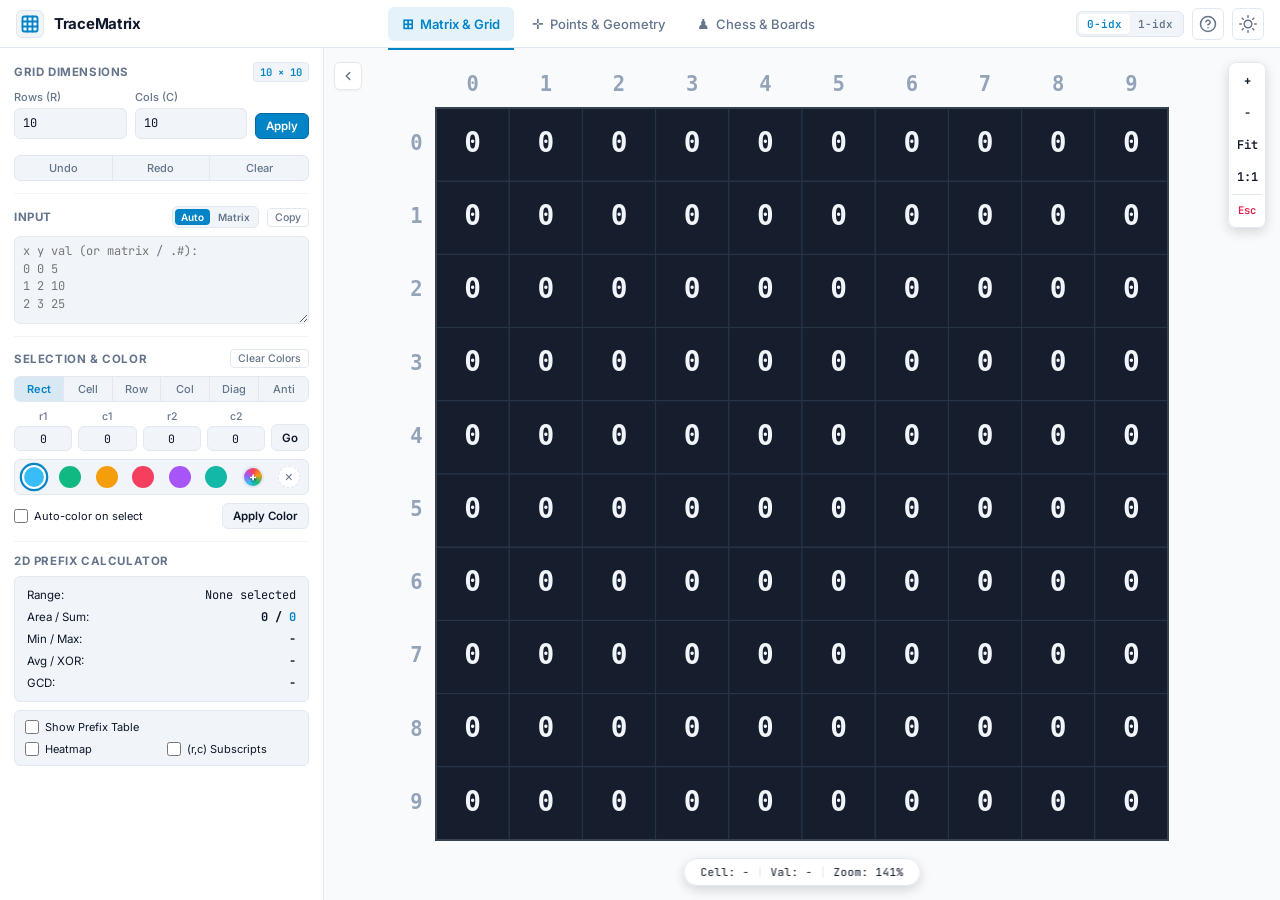
==== index.html @ e387695b "feat(points): add circle creation with point & radius and interactive dynamic radius drawing" ====
<!DOCTYPE html>
<html lang="en">
<head>
  <meta charset="UTF-8">
  <meta name="viewport" content="width=device-width, initial-scale=1.0, viewport-fit=cover">
  <meta name="color-scheme" content="light dark">
  <script>
    try {
      const stored = localStorage.getItem("color-scheme");
      if (stored) {
        document.querySelector('meta[name="color-scheme"]').content = stored;
      }
    } catch(e) {}
  </script>
  <title>TraceMatrix — Competitive Programming Matrix, Geometry & Chess Visualizer</title>
  <meta name="description" content="A fast, clean, interactive visualizer for competitive programming: 2D Matrix & Grids, 2D Prefix Sums, BFS Pathfinding, Coordinate Geometry, Convex Hull, and Chessboard problem solving.">
  
  <!-- Favicon & App Icons -->
  <link rel="icon" type="image/svg+xml" href="favicon.svg">
  <link rel="icon" type="image/png" sizes="32x32" href="favicon-32x32.png">
  <link rel="icon" type="image/png" sizes="16x16" href="favicon-16x16.png">
  <link rel="apple-touch-icon" sizes="180x180" href="apple-touch-icon.png">
  <link rel="manifest" href="site.webmanifest">
  <meta name="theme-color" content="#0a0e17">

  <!-- Fonts -->
  <link rel="preconnect" href="https://fonts.googleapis.com">
  <link rel="preconnect" href="https://fonts.gstatic.com" crossorigin>
  <link href="https://fonts.googleapis.com/css2?family=Inter:wght@400;500;600;700&family=JetBrains+Mono:wght@400;500;600;700&display=swap" rel="stylesheet">
  
  <link rel="stylesheet" href="css/style.css">
</head>
<body>
  <div class="app-shell">
    <!-- Top Navigation Header -->
    <header class="app-header">
      <div class="header-brand">
        <div class="brand-logo" aria-hidden="true">
          <svg width="20" height="20" viewBox="0 0 24 24" fill="none" stroke="currentColor" stroke-width="2.2" stroke-linecap="round" stroke-linejoin="round">
            <rect x="3" y="3" width="18" height="18" rx="2"/>
            <line x1="3" y1="9" x2="21" y2="9"/>
            <line x1="3" y1="15" x2="21" y2="15"/>
            <line x1="9" y1="3" x2="9" y2="21"/>
            <line x1="15" y1="3" x2="15" y2="21"/>
          </svg>
        </div>
        <div class="brand-text">
          <span class="brand-title">TraceMatrix</span>
        </div>
      </div>

      <!-- Mode Tabs (Modern Accessible focusgroup tablist) -->
      <nav class="nav-tabs-wrapper" aria-label="Visualizer Modes">
        <div class="tablist" focusgroup="tablist nomemory" aria-label="Visualizer Mode Selection">
          <button type="button" id="tab-grid" role="tab" class="nav-tab active" aria-selected="true" focusgroupstart>
            <span class="tab-icon">⊞</span>
            <span class="tab-label">Matrix &amp; Grid</span>
          </button>
          <button type="button" id="tab-point" role="tab" class="nav-tab" aria-selected="false">
            <span class="tab-icon">✛</span>
            <span class="tab-label">Points &amp; Geometry</span>
          </button>
          <button type="button" id="tab-chess" role="tab" class="nav-tab" aria-selected="false">
            <span class="tab-icon">♟</span>
            <span class="tab-label">Chess &amp; Boards</span>
          </button>
        </div>
      </nav>

      <!-- Global Actions -->
      <div class="header-actions">
        <!-- Indexing Mode Toggle -->
        <div class="index-mode-toggle" title="Toggle 0-based vs 1-based indexing for CP coordinates">
          <button type="button" id="btn-idx-0" class="btn-idx active" data-idx="0">0-idx</button>
          <button type="button" id="btn-idx-1" class="btn-idx" data-idx="1">1-idx</button>
        </div>

        <!-- Shortcuts Button -->
        <button type="button" class="icon-btn" id="btn-shortcuts" title="Keyboard Shortcuts (?)" aria-label="Keyboard Shortcuts">
          <svg width="18" height="18" viewBox="0 0 24 24" fill="none" stroke="currentColor" stroke-width="2" stroke-linecap="round" stroke-linejoin="round">
            <circle cx="12" cy="12" r="10"/>
            <path d="M9.09 9a3 3 0 0 1 5.83 1c0 2-3 3-3 3"/>
            <line x1="12" y1="17" x2="12.01" y2="17"/>
          </svg>
        </button>

        <!-- Color Scheme Toggle -->
        <button type="button" class="icon-btn theme-toggle" id="btn-theme-toggle" title="Toggle theme (System / Dark / Light)" aria-label="Toggle theme">
          <svg class="sun-icon" width="18" height="18" viewBox="0 0 24 24" fill="none" stroke="currentColor" stroke-width="2" stroke-linecap="round" stroke-linejoin="round">
            <circle cx="12" cy="12" r="5"/>
            <line x1="12" y1="1" x2="12" y2="3"/>
            <line x1="12" y1="21" x2="12" y2="23"/>
            <line x1="4.22" y1="4.22" x2="5.64" y2="5.64"/>
            <line x1="18.36" y1="18.36" x2="19.78" y2="19.78"/>
            <line x1="1" y1="12" x2="3" y2="12"/>
            <line x1="21" y1="12" x2="23" y2="12"/>
            <line x1="4.22" y1="19.78" x2="5.64" y2="18.36"/>
            <line x1="18.36" y1="5.64" x2="19.78" y2="4.22"/>
          </svg>
        </button>
      </div>
    </header>

    <!-- Main Workspace Container -->
    <main class="workspace-container">

      <!-- ======================================================== -->
      <!-- TAB 1: MATRIX & GRID VISUALIZATION                      -->
      <!-- ======================================================== -->
      <section id="panel-grid" role="tabpanel" aria-labelledby="tab-grid" class="tab-panel active" tabindex="0">
        <div class="panel-inner-layout">
          <!-- Left Control Sidebar -->
          <aside class="sidebar-panel" id="sidebar-grid">
            <div class="sidebar-section">
              <div class="section-header">
                <h3>Grid Dimensions</h3>
                <span class="dim-badge" id="grid-dim-text">10 × 10</span>
              </div>
              <div class="dim-inputs-row">
                <div class="input-group">
                  <label for="grid-rows">Rows (R)</label>
                  <input type="number" id="grid-rows" class="no-spin" min="1" max="100" value="10">
                </div>
                <div class="input-group">
                  <label for="grid-cols">Cols (C)</label>
                  <input type="number" id="grid-cols" class="no-spin" min="1" max="100" value="10">
                </div>
                <button type="button" class="btn btn-sm btn-primary" id="btn-resize-grid">Apply</button>
              </div>
              <div class="seg-group seg-3 mt-2">
                <button type="button" class="seg-btn" id="btn-grid-undo" title="Undo (Ctrl+Z)">Undo</button>
                <button type="button" class="seg-btn" id="btn-grid-redo" title="Redo (Ctrl+Y)">Redo</button>
                <button type="button" class="seg-btn" id="btn-grid-clear-vals" title="Reset all cell values to 0">Clear</button>
              </div>
            </div>

            <!-- Batch Cell Value / Coordinate / Matrix Input -->
            <div class="sidebar-section" id="section-batch-paste">
              <div class="section-header">
                <h3>Input</h3>
                <div class="header-tools-row">
                  <div class="mini-pills-row" role="group" aria-label="Input Parse Mode">
                    <button type="button" class="mini-pill active" data-input-mode="auto" title="Auto-detect x y val, 2D matrix, or #/. char grid">Auto</button>
                    <button type="button" class="mini-pill" data-input-mode="matrix" title="Parse as 2D Matrix / char grid">Matrix</button>
                  </div>
                  <button type="button" class="subtle-link-btn" id="btn-grid-copy-io" title="Copy R C & Grid input">Copy</button>
                </div>
              </div>
              <textarea id="grid-batch-input" class="code-textarea" rows="4" placeholder="x y val (or matrix / .#):&#10;0 0 5&#10;1 2 10&#10;2 3 25"></textarea>
            </div>

            <!-- Selection & Cell Coloring -->
            <div class="sidebar-section" id="section-grid-color">
              <div class="section-header">
                <h3>Selection &amp; Color</h3>
                <button type="button" class="subtle-link-btn" id="btn-clear-all-colors" title="Clear all custom cell colors">Clear Colors</button>
              </div>

              <!-- Selection Mode Segmented Bar -->
              <div class="seg-group seg-6" role="group" aria-label="Selection Target Mode">
                <button type="button" class="seg-btn active" data-sel-mode="submatrix" title="Select any 2D rectangle or subarray">Rect</button>
                <button type="button" class="seg-btn" data-sel-mode="cell" title="Select a single cell">Cell</button>
                <button type="button" class="seg-btn" data-sel-mode="row" title="Select entire row(s)">Row</button>
                <button type="button" class="seg-btn" data-sel-mode="col" title="Select entire col(s)">Col</button>
                <button type="button" class="seg-btn" data-sel-mode="diag" title="Select main diagonal (r - c)">Diag</button>
                <button type="button" class="seg-btn" data-sel-mode="antidiag" title="Select anti-diagonal (r + c)">Anti</button>
              </div>

              <!-- Quick Range / Index Select -->
              <div class="quick-select-grid" id="grid-quick-select">
                <div class="qs-field" data-qs="r1">
                  <label for="qs-r1" id="lbl-qs-r1">r1</label>
                  <input type="number" id="qs-r1" class="no-spin" value="0">
                </div>
                <div class="qs-field" data-qs="c1">
                  <label for="qs-c1" id="lbl-qs-c1">c1</label>
                  <input type="number" id="qs-c1" class="no-spin" value="0">
                </div>
                <div class="qs-field" data-qs="r2">
                  <label for="qs-r2" id="lbl-qs-r2">r2</label>
                  <input type="number" id="qs-r2" class="no-spin" value="0">
                </div>
                <div class="qs-field" data-qs="c2">
                  <label for="qs-c2" id="lbl-qs-c2">c2</label>
                  <input type="number" id="qs-c2" class="no-spin" value="0">
                </div>
                <button type="button" class="btn btn-sm btn-secondary qs-apply-btn" id="btn-qs-select">Go</button>
              </div>

              <!-- Multi-Color Palette -->
              <div class="color-palette-bar" aria-label="Cell Color Swatches">
                <button type="button" class="color-swatch active" data-color="#38bdf8" style="--swatch-color: #38bdf8;" title="Sky Blue"></button>
                <button type="button" class="color-swatch" data-color="#10b981" style="--swatch-color: #10b981;" title="Emerald Green"></button>
                <button type="button" class="color-swatch" data-color="#f59e0b" style="--swatch-color: #f59e0b;" title="Amber Gold"></button>
                <button type="button" class="color-swatch" data-color="#f43f5e" style="--swatch-color: #f43f5e;" title="Rose Red"></button>
                <button type="button" class="color-swatch" data-color="#a855f7" style="--swatch-color: #a855f7;" title="Purple"></button>
                <button type="button" class="color-swatch" data-color="#14b8a6" style="--swatch-color: #14b8a6;" title="Teal"></button>
                <label class="color-custom-btn" title="Pick custom color">
                  <input type="color" id="grid-custom-color" value="#38bdf8">
                  <span aria-hidden="true">+</span>
                </label>
                <button type="button" class="color-swatch color-swatch-none" id="btn-uncolor-selection" title="Clear color of selected cells">&times;</button>
              </div>

              <div class="color-actions-row">
                <label class="custom-checkbox">
                  <input type="checkbox" id="toggle-auto-paint">
                  <span>Auto-color on select</span>
                </label>
                <button type="button" class="btn btn-sm btn-secondary" id="btn-apply-color">Apply Color</button>
              </div>
            </div>

            <!-- 2D Prefix Calculator -->
            <div class="sidebar-section" id="section-prefix-sums">
              <div class="section-header">
                <h3>2D Prefix Calculator</h3>
              </div>
              <div class="prefix-sums-container">
                <div id="submatrix-stats" class="submatrix-stats-box">
                  <div class="stat-line"><span>Range:</span> <code id="sub-range-text">None selected</code></div>
                  <div class="stat-line"><span>Area / Sum:</span> <strong><span id="sub-area-text">0</span> / <span id="sub-sum-text" class="text-accent">0</span></strong></div>
                  <div class="stat-line"><span>Min / Max:</span> <strong id="sub-minmax-text">-</strong></div>
                  <div class="stat-line"><span>Avg / XOR:</span> <strong id="sub-avgxor-text">-</strong></div>
                  <div class="stat-line"><span>GCD:</span> <strong id="sub-gcd-text">-</strong></div>
                </div>
                <div class="checkbox-grid mt-2">
                  <label class="custom-checkbox">
                    <input type="checkbox" id="toggle-prefix-overlay">
                    <span>Show Prefix Table</span>
                  </label>
                  <label class="custom-checkbox">
                    <input type="checkbox" id="toggle-heatmap">
                    <span>Heatmap</span>
                  </label>
                  <label class="custom-checkbox">
                    <input type="checkbox" id="toggle-subscripts">
                    <span>(r,c) Subscripts</span>
                  </label>
                </div>
              </div>
            </div>
          </aside>

          <!-- Collapse Sidebar Toggle Button -->
          <button type="button" class="sidebar-collapse-toggle" data-toggle-sidebar="sidebar-grid" title="Toggle Sidebar">
            <svg width="14" height="14" viewBox="0 0 24 24" fill="none" stroke="currentColor" stroke-width="2.5" stroke-linecap="round" stroke-linejoin="round">
              <polyline points="15 18 9 12 15 6"></polyline>
            </svg>
          </button>

          <!-- Main Grid Viewport -->
          <div class="viewport-wrapper">
            <div class="canvas-container" id="grid-canvas-container">
              <canvas id="grid-canvas"></canvas>
            </div>

            <!-- Floating View Controls -->
            <div class="floating-view-cluster">
              <button type="button" id="grid-zoom-in" title="Zoom in (+)">+</button>
              <button type="button" id="grid-zoom-out" title="Zoom out (−)">−</button>
              <button type="button" id="grid-zoom-fit" title="Fit Grid to Screen (F)">Fit</button>
              <button type="button" id="grid-zoom-reset" title="Reset View (0)">1:1</button>
              <button type="button" id="grid-btn-esc" class="btn-esc-float" title="Cancel all activities (Esc)">Esc</button>
            </div>

            <!-- Floating Status Bar -->
            <div class="status-pill">
              <span class="mono" id="grid-status-cell">Cell: -</span>
              <span class="pill-sep"></span>
              <span class="mono" id="grid-status-val">Val: -</span>
              <span class="pill-sep"></span>
              <span class="mono" id="grid-status-zoom">Zoom: 100%</span>
            </div>
          </div>
        </div>
      </section>

      <!-- ======================================================== -->
      <!-- TAB 2: POINTS & COORDINATE GEOMETRY                      -->
      <!-- ======================================================== -->
      <section id="panel-point" role="tabpanel" aria-labelledby="tab-point" class="tab-panel" hidden="until-found" tabindex="0">
        <div class="panel-inner-layout">
          <!-- Point Controls Sidebar -->
          <aside class="sidebar-panel" id="sidebar-point">
            <!-- Points, Segments & Circles Input -->
            <div class="sidebar-section">
              <div class="section-header">
                <h3>Input</h3>
                <div class="header-tools-row">
                  <span class="dim-badge" id="point-count-badge">0 pts</span>
                  <button type="button" class="subtle-link-btn" id="btn-pt-copy-io" title="Copy C++ Point vector">Copy</button>
                </div>
              </div>
              <textarea id="points-raw-input" class="code-textarea" rows="6" placeholder="x y  |  x1 y1 x2 y2  |  c x y r&#10;e.g.&#10;0 0&#10;4 0&#10;4 3&#10;0 3"></textarea>
              <div class="seg-group seg-3 mt-2">
                <button type="button" class="seg-btn" id="btn-pt-undo" title="Undo (Ctrl+Z)">Undo</button>
                <button type="button" class="seg-btn" id="btn-pt-redo" title="Redo (Ctrl+Y)">Redo</button>
                <button type="button" class="seg-btn" id="btn-clear-points" title="Clear all points, segments & circles">Clear</button>
              </div>
            </div>

            <!-- Quick Add & Selection Color -->
            <div class="sidebar-section">
              <div class="section-header">
                <h3>Point &amp; Color</h3>
                <button type="button" class="subtle-link-btn" id="btn-pt-clear-colors" title="Reset all point & segment colors">Clear Colors</button>
              </div>

              <div class="quick-select-grid" id="pt-quick-add">
                <div class="qs-field">
                  <label for="manual-x">x</label>
                  <input type="number" id="manual-x" class="no-spin" value="0" step="any">
                </div>
                <div class="qs-field">
                  <label for="manual-y">y</label>
                  <input type="number" id="manual-y" class="no-spin" value="0" step="any">
                </div>
                <button type="button" class="btn btn-sm btn-primary qs-apply-btn" id="btn-add-manual-pt">Add Point</button>
              </div>

              <div class="quick-select-grid" id="pt-circle-add">
                <div class="qs-field">
                  <label for="manual-r">r (radius)</label>
                  <input type="number" id="manual-r" class="no-spin" value="3" min="0.1" step="any">
                </div>
                <button type="button" class="btn btn-sm btn-secondary qs-apply-btn" id="btn-add-circle" title="Add circle at (x, y) with radius r">Add Circle</button>
                <button type="button" class="btn btn-sm btn-secondary qs-apply-btn" id="btn-draw-circle" title="Select a point and dynamically pick radius on canvas (C)">Draw Circle</button>
              </div>

              <div class="color-palette-bar" aria-label="Geometry Color Swatches">
                <button type="button" class="color-swatch active" data-pt-color="#38bdf8" style="--swatch-color: #38bdf8;" title="Sky Blue"></button>
                <button type="button" class="color-swatch" data-pt-color="#10b981" style="--swatch-color: #10b981;" title="Emerald Green"></button>
                <button type="button" class="color-swatch" data-pt-color="#f59e0b" style="--swatch-color: #f59e0b;" title="Amber Gold"></button>
                <button type="button" class="color-swatch" data-pt-color="#f43f5e" style="--swatch-color: #f43f5e;" title="Rose Red"></button>
                <button type="button" class="color-swatch" data-pt-color="#a855f7" style="--swatch-color: #a855f7;" title="Purple"></button>
                <button type="button" class="color-swatch" data-pt-color="#14b8a6" style="--swatch-color: #14b8a6;" title="Teal"></button>
                <label class="color-custom-btn" title="Pick custom color">
                  <input type="color" id="pt-custom-color" value="#38bdf8">
                  <span aria-hidden="true">+</span>
                </label>
                <button type="button" class="color-swatch color-swatch-none" id="btn-pt-uncolor" title="Reset color of selected items">&times;</button>
              </div>
            </div>

            <!-- Live Inspector & View Options -->
            <div class="sidebar-section" id="section-pt-inspector">
              <div class="section-header">
                <h3>Inspector</h3>
              </div>
              <div id="pt-inspector-box" class="submatrix-stats-box">
                <div class="stat-line"><span>Selected:</span> <code id="pt-stat-selection">None</code></div>
                <div class="stat-line"><span id="pt-lbl-m1">Metric 1:</span> <strong id="pt-stat-metric1">-</strong></div>
                <div class="stat-line"><span id="pt-lbl-m2">Metric 2:</span> <strong id="pt-stat-metric2">-</strong></div>
                <div class="stat-line"><span id="pt-lbl-m3">Metric 3:</span> <strong id="pt-stat-metric3">-</strong></div>
              </div>
              <div class="checkbox-grid-2 mt-2">
                <label class="custom-checkbox">
                  <input type="checkbox" id="point-snap-int" checked>
                  <span>Snap Integer</span>
                </label>
                <label class="custom-checkbox">
                  <input type="checkbox" id="point-show-labels" checked>
                  <span>Point Labels</span>
                </label>
                <label class="custom-checkbox">
                  <input type="checkbox" id="point-system-toggle">
                  <span>Y-Down Matrix</span>
                </label>
                <label class="custom-checkbox">
                  <input type="checkbox" id="point-close-poly">
                  <span>Close Polygon</span>
                </label>
              </div>
            </div>
          </aside>

          <!-- Collapse Sidebar Toggle Button -->
          <button type="button" class="sidebar-collapse-toggle" data-toggle-sidebar="sidebar-point" title="Toggle Sidebar">
            <svg width="14" height="14" viewBox="0 0 24 24" fill="none" stroke="currentColor" stroke-width="2.5" stroke-linecap="round" stroke-linejoin="round">
              <polyline points="15 18 9 12 15 6"></polyline>
            </svg>
          </button>

          <!-- Main Coordinate Viewport -->
          <div class="viewport-wrapper">
            <div class="canvas-container" id="point-canvas-container">
              <canvas id="point-canvas"></canvas>
            </div>

            <!-- Floating View Controls -->
            <div class="floating-view-cluster">
              <button type="button" id="point-zoom-in" title="Zoom in (+)">+</button>
              <button type="button" id="point-zoom-out" title="Zoom out (−)">−</button>
              <button type="button" id="point-zoom-fit" title="Fit Points to Screen (F)">Fit</button>
              <button type="button" id="point-zoom-reset" title="Reset View (0)">0,0</button>
              <button type="button" id="point-btn-esc" class="btn-esc-float" title="Cancel all activities (Esc)">Esc</button>
            </div>

            <!-- Floating Status Bar -->
            <div class="status-pill">
              <span class="mono" id="point-status-cursor">X: 0.00, Y: 0.00</span>
              <span class="pill-sep"></span>
              <span class="mono" id="point-status-dist">Dist: 0.00</span>
              <span class="pill-sep"></span>
              <span class="mono" id="point-status-zoom">1.0×</span>
            </div>
          </div>
        </div>
      </section>

      <!-- ======================================================== -->
      <!-- TAB 3: CHESS & BOARD VISUALIZATION                       -->
      <!-- ======================================================== -->
      <section id="panel-chess" role="tabpanel" aria-labelledby="tab-chess" class="tab-panel" hidden="until-found" tabindex="0">
        <div class="panel-inner-layout">
          <!-- Chess Controls Sidebar -->
          <aside class="sidebar-panel" id="sidebar-chess">
            <div class="sidebar-section">
              <div class="section-header">
                <h3>Board Dimensions</h3>
                <span class="dim-badge" id="chess-dim-badge">8 × 8</span>
              </div>
              <div class="dim-inputs-row">
                <div class="input-group">
                  <label for="chess-rows">Rows (N)</label>
                  <input type="number" id="chess-rows" class="no-spin" min="1" max="30" value="8">
                </div>
                <div class="input-group">
                  <label for="chess-cols">Cols (M)</label>
                  <input type="number" id="chess-cols" class="no-spin" min="1" max="30" value="8">
                </div>
                <button type="button" class="btn btn-sm btn-primary" id="btn-resize-chess">Apply</button>
              </div>
              <div class="seg-group seg-4 mt-2">
                <button type="button" class="seg-btn" data-chess-size="4x4">4×4</button>
                <button type="button" class="seg-btn" data-chess-size="5x5">5×5</button>
                <button type="button" class="seg-btn" data-chess-size="8x8">8×8</button>
                <button type="button" class="seg-btn" data-chess-size="10x10">10×10</button>
              </div>
            </div>

            <!-- Piece Selection & Mode -->
            <div class="sidebar-section">
              <div class="section-header">
                <h3>Pieces</h3>
              </div>
              <div class="chess-piece-selector" role="radiogroup" aria-label="Chess Piece">
                <button type="button" class="piece-btn active" data-piece="N" title="Knight">
                  <span class="piece-symbol">♞</span>
                  <span class="piece-name">Knight</span>
                </button>
                <button type="button" class="piece-btn" data-piece="Q" title="Queen">
                  <span class="piece-symbol">♛</span>
                  <span class="piece-name">Queen</span>
                </button>
                <button type="button" class="piece-btn" data-piece="R" title="Rook">
                  <span class="piece-symbol">♜</span>
                  <span class="piece-name">Rook</span>
                </button>
                <button type="button" class="piece-btn" data-piece="B" title="Bishop">
                  <span class="piece-symbol">♝</span>
                  <span class="piece-name">Bishop</span>
                </button>
                <button type="button" class="piece-btn" data-piece="K" title="King">
                  <span class="piece-symbol">♚</span>
                  <span class="piece-name">King</span>
                </button>
                <button type="button" class="piece-btn" data-piece="erase" title="Erase Piece">
                  <span class="piece-symbol">⌫</span>
                  <span class="piece-name">Erase</span>
                </button>
              </div>
            </div>

            <!-- Board Algorithms & Overlays -->
            <div class="sidebar-section">
              <div class="section-header">
                <h3>Solvers &amp; Overlay</h3>
              </div>
              <div class="btn-vertical-stack">
                <button type="button" class="btn btn-secondary btn-sm" id="btn-knight-bfs">Knight Shortest Path (BFS)</button>
                <button type="button" class="btn btn-secondary btn-sm" id="btn-nqueens-solve">N-Queens Solver</button>
                <button type="button" class="btn btn-secondary btn-sm" id="btn-knights-tour">Knight's Tour</button>
              </div>

              <div class="mt-2">
                <label for="chess-overlay-select" class="block-label">Distance / Parity Overlay</label>
                <select id="chess-overlay-select" class="select-input">
                  <option value="none">None</option>
                  <option value="manhattan">Manhattan Distance (|Δr| + |Δc|)</option>
                  <option value="chebyshev">Chebyshev Distance (King)</option>
                  <option value="bipartite">Bipartite Parity ((r+c)%2)</option>
                </select>
              </div>

              <div id="nqueens-browser" class="nqueens-browser-box hidden mt-2">
                <div class="section-header">
                  <h4>N-Queens Solutions</h4>
                  <span id="nqueens-solution-counter">1 / 92</span>
                </div>
                <div class="seg-group seg-3 mt-2">
                  <button type="button" class="seg-btn" id="btn-nq-prev">Prev</button>
                  <button type="button" class="seg-btn" id="btn-nq-next">Next</button>
                  <button type="button" class="seg-btn" id="btn-nq-play">Auto</button>
                </div>
              </div>

              <div class="seg-group seg-2 mt-2">
                <button type="button" class="seg-btn" id="btn-clear-chess">Clear Board</button>
                <button type="button" class="seg-btn" id="btn-copy-chess-coords">Copy Coords</button>
              </div>
            </div>
          </aside>

          <!-- Collapse Sidebar Toggle Button -->
          <button type="button" class="sidebar-collapse-toggle" data-toggle-sidebar="sidebar-chess" title="Toggle Sidebar">
            <svg width="14" height="14" viewBox="0 0 24 24" fill="none" stroke="currentColor" stroke-width="2.5" stroke-linecap="round" stroke-linejoin="round">
              <polyline points="15 18 9 12 15 6"></polyline>
            </svg>
          </button>

          <!-- Main Chess Viewport -->
          <div class="viewport-wrapper">
            <div class="canvas-container" id="chess-canvas-container">
              <canvas id="chess-canvas"></canvas>
            </div>

            <!-- Floating View Controls -->
            <div class="floating-view-cluster">
              <button type="button" id="chess-zoom-in" title="Zoom in (+)">+</button>
              <button type="button" id="chess-zoom-out" title="Zoom out (−)">−</button>
              <button type="button" id="chess-zoom-fit" title="Fit Board (F)">Fit</button>
              <button type="button" id="chess-zoom-reset" title="Reset View (0)">1:1</button>
              <button type="button" id="chess-btn-esc" class="btn-esc-float" title="Cancel all activities (Esc)">Esc</button>
            </div>

            <!-- Floating Status Bar -->
            <div class="status-pill">
              <span class="mono" id="chess-status-square">Square: -</span>
              <span class="pill-sep"></span>
              <span class="mono" id="chess-status-info">Piece: None</span>
              <span class="pill-sep"></span>
              <span class="mono" id="chess-status-zoom">Zoom: 100%</span>
            </div>
          </div>
        </div>
      </section>

      <!-- ======================================================== -->
      <!-- TAB 4: CP SNIPPETS & FORMULA REFERENCE                   -->
      <!-- ======================================================== -->
      <section id="panel-snippets" role="tabpanel" aria-labelledby="tab-snippets" class="tab-panel" hidden="until-found" tabindex="0">
        <div class="snippets-container">
          <div class="snippets-header">
            <h2>Competitive Programming Snippets &amp; Templates</h2>
            <p>Battle-tested C++20 and Python implementations for Matrix, Geometry, and Chess problems.</p>
          </div>

          <div class="snippets-grid">
            <!-- Snippet Card 1: 2D Prefix Sums -->
            <div class="snippet-card">
              <div class="card-header">
                <h3>2D Prefix Sum Struct (1-indexed)</h3>
                <button type="button" class="copy-snippet-btn" data-target="code-prefsum">Copy</button>
              </div>
              <pre><code id="code-prefsum" class="language-cpp">template &lt;typename T = long long&gt;
struct PrefixSum2D {
    int n, m;
    vector&lt;vector&lt;T&gt;&gt; pref;
    PrefixSum2D(int n, int m) : n(n), m(m), pref(n + 1, vector&lt;T&gt;(m + 1, 0)) {}
    
    // Build prefix sum from 1-indexed or 0-indexed matrix
    void build(const vector&lt;vector&lt;T&gt;&gt;&amp; a) {
        for (int i = 1; i &lt;= n; i++) {
            for (int j = 1; j &lt;= m; j++) {
                pref[i][j] = a[i - 1][j - 1] + pref[i - 1][j] + pref[i][j - 1] - pref[i - 1][j - 1];
            }
        }
    }
    
    // Query sum in submatrix [r1, c1] to [r2, c2] (1-indexed, inclusive)
    T query(int r1, int c1, int r2, int c2) const {
        if (r1 &gt; r2 || c1 &gt; c2) return 0;
        return pref[r2][c2] - pref[r1 - 1][c2] - pref[r2][c1 - 1] + pref[r1 - 1][c1 - 1];
    }
};</code></pre>
            </div>

            <!-- Snippet Card 2: Grid BFS & Direction Arrays -->
            <div class="snippet-card">
              <div class="card-header">
                <h3>Grid Direction Arrays &amp; BFS</h3>
                <button type="button" class="copy-snippet-btn" data-target="code-bfs">Copy</button>
              </div>
              <pre><code id="code-bfs" class="language-cpp">// 4-Directional (Up, Right, Down, Left)
const int dx4[] = {-1, 0, 1, 0};
const int dy4[] = {0, 1, 0, -1};

// 8-Directional (Orthogonal + Diagonals)
const int dx8[] = {-1, -1, -1, 0, 0, 1, 1, 1};
const int dy8[] = {-1, 0, 1, -1, 1, -1, 0, 1};

// Knight Moves (8 Jumps)
const int kn_dx[] = {-2, -2, -1, -1, 1, 1, 2, 2};
const int kn_dy[] = {-1, 1, -2, 2, -2, 2, -1, 1};

bool inside(int r, int c, int R, int C) {
    return r &gt;= 0 &amp;&amp; r &lt; R &amp;&amp; c &gt;= 0 &amp;&amp; c &lt; C;
}</code></pre>
            </div>

            <!-- Snippet Card 3: Point Struct & Monotone Chain Convex Hull -->
            <div class="snippet-card">
              <div class="card-header">
                <h3>Point Struct &amp; Convex Hull (Andrew's Monotone Chain)</h3>
                <button type="button" class="copy-snippet-btn" data-target="code-hull">Copy</button>
              </div>
              <pre><code id="code-hull" class="language-cpp">using ll = long long;
struct Point {
    ll x, y;
    bool operator&lt;(const Point&amp; o) const {
        return x != o.x ? x &lt; o.x : y &lt; o.y;
    }
};

// Cross product (B - A) x (C - A)
// &gt; 0: CCW (left turn), &lt; 0: CW (right turn), == 0: Collinear
ll cross(Point A, Point B, Point C) {
    return (B.x - A.x) * (C.y - A.y) - (B.y - A.y) * (C.x - A.x);
}

vector&lt;Point&gt; convex_hull(vector&lt;Point&gt; pts) {
    int n = pts.size(), k = 0;
    if (n &lt;= 2) return pts;
    vector&lt;Point&gt; h(2 * n);
    sort(pts.begin(), pts.end());
    
    // Lower hull
    for (int i = 0; i &lt; n; i++) {
        while (k &gt;= 2 &amp;&amp; cross(h[k - 2], h[k - 1], pts[i]) &lt;= 0) k--;
        h[k++] = pts[i];
    }
    // Upper hull
    for (int i = n - 2, t = k + 1; i &gt;= 0; i--) {
        while (k &gt;= t &amp;&amp; cross(h[k - 2], h[k - 1], pts[i]) &lt;= 0) k--;
        h[k++] = pts[i];
    }
    h.resize(k - 1);
    return h;
}</code></pre>
            </div>

            <!-- Snippet Card 4: Polygon Area (Shoelace) & Pick's Theorem -->
            <div class="snippet-card">
              <div class="card-header">
                <h3>Shoelace Formula &amp; Pick's Theorem</h3>
                <button type="button" class="copy-snippet-btn" data-target="code-shoelace">Copy</button>
              </div>
              <pre><code id="code-shoelace" class="language-cpp">// Double signed area (2 * Area) of a polygon
ll double_signed_area(const vector&lt;Point&gt;&amp; p) {
    ll area = 0;
    int n = p.size();
    for (int i = 0; i &lt; n; i++) {
        int j = (i + 1) % n;
        area += p[i].x * p[j].y - p[j].x * p[i].y;
    }
    return area; // Positive: CCW, Negative: CW
}

// Pick's Theorem: Area = I + B / 2 - 1  =&gt;  I = Area - B / 2 + 1
// Where I = strictly interior lattice points, B = boundary lattice points
ll boundary_lattice_points(const vector&lt;Point&gt;&amp; p) {
    ll b = 0;
    int n = p.size();
    for (int i = 0; i &lt; n; i++) {
        int j = (i + 1) % n;
        b += std::gcd(std::abs(p[i].x - p[j].x), std::abs(p[i].y - p[j].y));
    }
    return b;
}</code></pre>
            </div>
          </div>
        </div>
      </section>

    </main>

    <!-- Keyboard Shortcuts Modal -->
    <dialog id="shortcuts-dialog" class="modal-dialog">
      <div class="modal-content">
        <div class="modal-header">
          <h2>Keyboard Shortcuts</h2>
          <button type="button" class="close-modal-btn" data-close-dialog>&times;</button>
        </div>
        <div class="shortcut-columns">
          <div class="shortcut-group">
            <h4>Global Navigation</h4>
            <div class="shortcut-row"><kbd>1</kbd><span>Matrix / Grid Tab</span></div>
            <div class="shortcut-row"><kbd>2</kbd><span>Points &amp; Geometry Tab</span></div>
            <div class="shortcut-row"><kbd>3</kbd><span>Chess &amp; Board Tab</span></div>
            <div class="shortcut-row"><kbd>I</kbd><span>Toggle 0-idx / 1-idx</span></div>
            <div class="shortcut-row"><kbd>?</kbd><span>Keyboard Shortcuts</span></div>
          </div>
          <div class="shortcut-group">
            <h4>Canvas View</h4>
            <div class="shortcut-row"><kbd>+</kbd> / <kbd>−</kbd><span>Zoom In / Out</span></div>
            <div class="shortcut-row"><kbd>0</kbd><span>Reset View</span></div>
            <div class="shortcut-row"><kbd>F</kbd><span>Fit to Screen</span></div>
            <div class="shortcut-row"><kbd>Space</kbd> + Drag<span>Pan Canvas</span></div>
          </div>
          <div class="shortcut-group">
            <h4>Algorithms</h4>
            <div class="shortcut-row"><kbd>Dbl-Click</kbd><span>Edit Cell / Add Pt / Line</span></div>
            <div class="shortcut-row"><kbd>Ctrl+Z</kbd>/<kbd>Y</kbd><span>Undo / Redo Grid</span></div>
            <div class="shortcut-row"><kbd>Esc</kbd><span>Cancel All Activities</span></div>
          </div>
        </div>
        <div class="modal-footer">
          <button type="button" class="btn btn-primary" data-close-dialog>Got it</button>
        </div>
      </div>
    </dialog>

    <!-- Notification Toasts Container -->
    <div class="toast-container" id="toast-container" aria-live="polite"></div>
  </div>

  <!-- Scripts -->
  <script src="js/grid-vis.js"></script>
  <script src="js/point-vis.js"></script>
  <script src="js/chess-vis.js"></script>
  <script src="js/cp-snippets.js"></script>
  <script src="js/app.js"></script>
</body>
</html>
---- css/style.css ----
/* ==========================================================================
   TraceMatrix — Ultra-Clean & Classic Visualizer Stylesheet
   Modern, high-contrast, uncluttered design for Competitive Programming
   ========================================================================== */

/* 1. Design Tokens & Theme Variables */
:root {
  color-scheme: light dark;

  /* Deep Space Dark Theme (Default) */
  --bg-page-dark: #0a0e17;
  --bg-surface-dark: #111827;
  --bg-surface-elevated-dark: #1f2937;
  --border-dark: #374151;
  --border-subtle-dark: #1f2937;
  --text-main-dark: #f9fafb;
  --text-muted-dark: #9ca3af;

  /* Crisp Paper Light Theme */
  --bg-page-light: #f8fafc;
  --bg-surface-light: #ffffff;
  --bg-surface-elevated-light: #f1f5f9;
  --border-light: #e2e8f0;
  --border-subtle-light: #f1f5f9;
  --text-main-light: #0f172a;
  --text-muted-light: #64748b;

  /* Theme mappings */
  --bg-page: light-dark(var(--bg-page-light), var(--bg-page-dark));
  --bg-surface: light-dark(var(--bg-surface-light), var(--bg-surface-dark));
  --bg-surface-elevated: light-dark(var(--bg-surface-elevated-light), var(--bg-surface-elevated-dark));
  --border: light-dark(var(--border-light), var(--border-dark));
  --border-subtle: light-dark(var(--border-subtle-light), var(--border-subtle-dark));
  --text-main: light-dark(var(--text-main-light), var(--text-main-dark));
  --text-muted: light-dark(var(--text-muted-light), var(--text-muted-dark));

  /* Brand Accents */
  --accent-light: #0284c7;
  --accent-dark: #38bdf8;
  --accent: light-dark(var(--accent-light), var(--accent-dark));
  --accent-hover: light-dark(#0369a1, #0ea5e9);
  --accent-alpha: light-dark(rgba(2, 132, 199, 0.1), rgba(56, 189, 248, 0.14));

  /* Status Colors */
  --color-success: #10b981;
  --color-danger: #f43f5e;
  --color-warning: #fbbf24;
  --color-info: #6366f1;

  /* Typography */
  --font-sans: 'Inter', -apple-system, BlinkMacSystemFont, 'Segoe UI', Roboto, sans-serif;
  --font-mono: 'JetBrains Mono', Menlo, Monaco, Consolas, monospace;

  /* Layout dimensions */
  --header-height: 48px;
  --sidebar-width: 324px;
  --radius-sm: 6px;
  --radius-md: 8px;
  --radius-lg: 12px;

  /* Shadows */
  --shadow-sm: 0 1px 2px 0 rgba(0, 0, 0, 0.05);
  --shadow-md: 0 4px 12px rgba(0, 0, 0, 0.15);
  --shadow-lg: 0 12px 28px rgba(0, 0, 0, 0.25);
}

/* Map meta[name="color-scheme"] back to CSS color-scheme */
:root:has(> head > meta[name="color-scheme"][content="dark"]) {
  color-scheme: dark;
}
:root:has(> head > meta[name="color-scheme"][content="light"]) {
  color-scheme: light;
}

*, *::before, *::after {
  box-sizing: border-box;
  margin: 0;
  padding: 0;
}

html, body {
  width: 100%;
  height: 100%;
  overflow: hidden;
  font-family: var(--font-sans);
  font-size: 13.5px;
  color: var(--text-main);
  background-color: var(--bg-page);
  -webkit-font-smoothing: antialiased;
}

/* App Shell Layout */
.app-shell {
  display: flex;
  flex-direction: column;
  height: 100vh;
  width: 100vw;
  overflow: hidden;
}

/* Header */
.app-header {
  height: var(--header-height);
  min-height: var(--header-height);
  display: flex;
  align-items: center;
  justify-content: space-between;
  padding: 0 16px;
  background-color: var(--bg-surface);
  border-bottom: 1px solid var(--border);
  z-index: 50;
  gap: 16px;
}

.header-brand {
  display: flex;
  align-items: center;
  gap: 10px;
  user-select: none;
}

.brand-logo {
  display: flex;
  align-items: center;
  justify-content: center;
  width: 28px;
  height: 28px;
  border-radius: var(--radius-sm);
  background-color: var(--bg-surface-elevated);
  border: 1px solid var(--border);
  color: var(--accent);
}

.brand-text {
  display: flex;
  align-items: center;
  gap: 8px;
}

.brand-title {
  font-size: 15px;
  font-weight: 700;
  letter-spacing: -0.3px;
  color: var(--text-main);
}

.brand-badge {
  font-size: 9px;
  font-weight: 700;
  letter-spacing: 0.6px;
  padding: 2px 6px;
  border-radius: 4px;
  background-color: var(--accent-alpha);
  color: var(--accent);
  border: 1px solid var(--accent);
}

/* Mode Navigation Tabs */
.nav-tabs-wrapper {
  display: flex;
  align-items: center;
  height: 100%;
}

.tablist {
  display: flex;
  align-items: center;
  gap: 4px;
  height: 100%;
}

.nav-tab {
  position: relative;
  display: inline-flex;
  align-items: center;
  gap: 6px;
  height: 34px;
  padding: 0 14px;
  border: none;
  background: transparent;
  color: var(--text-muted);
  font-family: var(--font-sans);
  font-size: 13px;
  font-weight: 500;
  border-radius: var(--radius-sm);
  cursor: pointer;
  transition: all 0.15s ease;
  white-space: nowrap;
}

.nav-tab:hover {
  color: var(--text-main);
  background-color: var(--bg-surface-elevated);
}

.nav-tab[aria-selected="true"] {
  color: var(--accent);
  font-weight: 600;
  background-color: var(--accent-alpha);
}

.nav-tab[aria-selected="true"]::after {
  content: "";
  position: absolute;
  inset: auto 0 -9px 0;
  border-block-end: 2.5px solid var(--accent);
}

.tab-icon {
  font-size: 14px;
}

/* Header Actions */
.header-actions {
  display: flex;
  align-items: center;
  gap: 8px;
}

.index-mode-toggle {
  display: inline-flex;
  padding: 2px;
  border-radius: var(--radius-sm);
  background-color: var(--bg-surface-elevated);
  border: 1px solid var(--border);
}

.btn-idx {
  padding: 3px 8px;
  font-family: var(--font-mono);
  font-size: 11px;
  font-weight: 600;
  border: none;
  border-radius: 4px;
  background: transparent;
  color: var(--text-muted);
  cursor: pointer;
  transition: all 0.15s ease;
}

.btn-idx.active {
  background-color: var(--bg-surface);
  color: var(--accent);
  box-shadow: var(--shadow-sm);
}

.icon-btn {
  display: inline-flex;
  align-items: center;
  justify-content: center;
  width: 32px;
  height: 32px;
  border-radius: var(--radius-sm);
  border: 1px solid var(--border);
  background-color: var(--bg-surface);
  color: var(--text-muted);
  cursor: pointer;
  transition: all 0.15s ease;
}

.icon-btn:hover {
  color: var(--text-main);
  background-color: var(--bg-surface-elevated);
  border-color: var(--accent);
}

/* Workspace Layout */
.workspace-container {
  position: relative;
  flex: 1;
  height: calc(100vh - var(--header-height));
  overflow: hidden;
}

.tab-panel {
  width: 100%;
  height: 100%;
}

.tab-panel[hidden] {
  display: none !important;
}

.panel-inner-layout {
  position: relative;
  display: flex;
  width: 100%;
  height: 100%;
  overflow: hidden;
}

/* Collapsible Sidebar Panel */
.sidebar-panel {
  position: relative;
  width: var(--sidebar-width);
  min-width: var(--sidebar-width);
  height: 100%;
  background-color: var(--bg-surface);
  border-right: 1px solid var(--border);
  overflow-y: auto;
  overflow-x: hidden;
  padding: 14px 14px 24px;
  display: flex;
  flex-direction: column;
  gap: 12px;
  z-index: 30;
  transition: transform 0.25s cubic-bezier(0.16, 1, 0.3, 1), margin-left 0.25s cubic-bezier(0.16, 1, 0.3, 1);
}

.sidebar-panel > * {
  flex-shrink: 0;
  min-width: 0;
}

.sidebar-panel.collapsed {
  margin-left: calc(-1 * var(--sidebar-width));
}

/* Sidebar Toggle Handle */
.sidebar-collapse-toggle {
  position: absolute;
  top: 14px;
  left: calc(var(--sidebar-width) + 10px);
  z-index: 40;
  display: flex;
  align-items: center;
  justify-content: center;
  width: 28px;
  height: 28px;
  background-color: var(--bg-surface);
  border: 1px solid var(--border);
  border-radius: var(--radius-sm);
  color: var(--text-muted);
  cursor: pointer;
  box-shadow: var(--shadow-sm);
  transition: all 0.2s ease;
}

.sidebar-collapse-toggle:hover {
  color: var(--accent);
  border-color: var(--accent);
}

.sidebar-panel.collapsed + .sidebar-collapse-toggle {
  left: 10px;
}

.sidebar-section {
  display: flex;
  flex-direction: column;
  gap: 8px;
  padding-bottom: 12px;
  border-bottom: 1px solid var(--border-subtle);
  flex-shrink: 0;
  min-width: 0;
}

.sidebar-section > * {
  flex-shrink: 0;
  min-width: 0;
}

.sidebar-section:last-child {
  border-bottom: none;
}

.section-header {
  display: flex;
  align-items: center;
  justify-content: space-between;
}

.section-header h3 {
  font-size: 11.5px;
  font-weight: 700;
  text-transform: uppercase;
  letter-spacing: 0.6px;
  color: var(--text-muted);
}

.section-hint {
  font-size: 11.5px;
  color: var(--text-muted);
  line-height: 1.4;
}

.dim-badge, .badge-tag {
  font-family: var(--font-mono);
  font-size: 10.5px;
  font-weight: 600;
  padding: 2px 6px;
  border-radius: 4px;
  background-color: var(--bg-surface-elevated);
  color: var(--accent);
  border: 1px solid var(--border);
}

/* Form Inputs */
.dim-inputs-row {
  display: grid;
  grid-template-columns: minmax(0, 1fr) minmax(0, 1fr) auto;
  gap: 8px;
  align-items: flex-end;
}

.input-group {
  display: flex;
  flex-direction: column;
  gap: 4px;
  min-width: 0;
}

.input-group label, .block-label {
  font-size: 11px;
  font-weight: 500;
  color: var(--text-muted);
}

.input-group input, .select-input, .code-textarea {
  width: 100%;
  padding: 6px 8px;
  font-family: var(--font-mono);
  font-size: 12px;
  line-height: 1.45;
  color: var(--text-main);
  background-color: var(--bg-surface-elevated);
  border: 1px solid var(--border);
  border-radius: var(--radius-sm);
  outline: none;
  transition: border-color 0.15s ease;
}

.code-textarea {
  min-height: 88px;
  resize: vertical;
}

.input-group input:focus, .select-input:focus, .code-textarea:focus {
  border-color: var(--accent);
}

/* Tool Buttons Selector */
.grid-tool-selector {
  display: grid;
  grid-template-columns: 1fr 1fr;
  gap: 6px;
}

.tool-btn {
  display: flex;
  align-items: center;
  gap: 8px;
  padding: 7px 10px;
  font-family: var(--font-sans);
  font-size: 12px;
  font-weight: 500;
  color: var(--text-main);
  background-color: var(--bg-surface-elevated);
  border: 1px solid var(--border);
  border-radius: var(--radius-sm);
  cursor: pointer;
  transition: all 0.15s ease;
}

.tool-btn:hover {
  border-color: var(--accent);
}

.tool-btn.active {
  border-color: var(--accent);
  background-color: var(--accent-alpha);
  color: var(--accent);
  font-weight: 600;
}

.tool-icon {
  font-size: 14px;
}

/* Chess Piece Selector */
.chess-piece-selector {
  display: grid;
  grid-template-columns: repeat(3, 1fr);
  gap: 6px;
}

.piece-btn {
  display: flex;
  flex-direction: column;
  align-items: center;
  justify-content: center;
  gap: 3px;
  padding: 8px 4px;
  background-color: var(--bg-surface-elevated);
  border: 1px solid var(--border);
  border-radius: var(--radius-sm);
  cursor: pointer;
  transition: all 0.15s ease;
}

.piece-btn:hover {
  border-color: var(--accent);
}

.piece-btn.active {
  border-color: var(--accent);
  background-color: var(--accent-alpha);
  color: var(--accent);
}

.piece-symbol {
  font-size: 22px;
  line-height: 1;
}

.piece-name {
  font-size: 10px;
  font-weight: 600;
}

/* Buttons */
.btn {
  display: inline-flex;
  align-items: center;
  justify-content: center;
  gap: 6px;
  padding: 7px 12px;
  font-family: var(--font-sans);
  font-size: 12px;
  font-weight: 600;
  border-radius: var(--radius-sm);
  cursor: pointer;
  transition: all 0.15s ease;
  border: 1px solid transparent;
  user-select: none;
}

.btn-sm {
  padding: 5px 10px;
  font-size: 11.5px;
}

.btn-primary {
  background-color: #0284c7;
  color: #ffffff;
  border-color: #0369a1;
}
.btn-primary:hover {
  background-color: #0369a1;
}

.btn-accent {
  background-color: #0284c7;
  color: #ffffff;
  border-color: #0369a1;
}
.btn-accent:hover {
  background-color: #0369a1;
}

.btn-secondary {
  background-color: var(--bg-surface-elevated);
  color: var(--text-main);
  border-color: var(--border);
}
.btn-secondary:hover {
  border-color: var(--accent);
  background-color: var(--accent-alpha);
}

.btn-group-row {
  display: flex;
  gap: 6px;
  flex-wrap: wrap;
}

.btn-grid-4 {
  display: grid;
  grid-template-columns: 1fr 1fr;
  gap: 6px;
}

.btn-vertical-stack {
  display: flex;
  flex-direction: column;
  gap: 6px;
}

.presets-row {
  display: flex;
  align-items: center;
  gap: 6px;
  flex-wrap: wrap;
  font-size: 11px;
  color: var(--text-muted);
}

.chip-btn {
  padding: 3px 8px;
  font-size: 11px;
  font-family: var(--font-mono);
  background-color: var(--bg-surface-elevated);
  border: 1px solid var(--border);
  border-radius: 12px;
  color: var(--text-main);
  cursor: pointer;
  transition: all 0.15s ease;
}

.chip-btn:hover {
  border-color: var(--accent);
  color: var(--accent);
}

/* Checkboxes & Toggles */
.checkbox-row {
  display: flex;
  align-items: center;
  gap: 8px;
}

.checkbox-grid {
  display: grid;
  grid-template-columns: minmax(0, 1fr) minmax(0, 1fr);
  gap: 8px 10px;
  padding: 9px 10px;
  background-color: var(--bg-surface-elevated);
  border: 1px solid var(--border);
  border-radius: var(--radius-sm);
}

.checkbox-grid label:first-child {
  grid-column: 1 / -1;
}

.custom-checkbox {
  display: inline-flex;
  align-items: center;
  gap: 6px;
  font-size: 11px;
  color: var(--text-main);
  cursor: pointer;
  user-select: none;
  white-space: nowrap;
  min-width: 0;
  overflow: hidden;
  text-overflow: ellipsis;
  transition: color 0.15s ease;
}

.custom-checkbox span {
  overflow: hidden;
  text-overflow: ellipsis;
}

.custom-checkbox:hover {
  color: var(--accent);
}

.custom-checkbox input[type="checkbox"] {
  width: 14px;
  height: 14px;
  accent-color: var(--accent);
  cursor: pointer;
  margin: 0;
  flex-shrink: 0;
}

/* Stats Card Boxes */
.stats-box, .submatrix-stats-box, .nqueens-browser-box {
  background-color: var(--bg-surface-elevated);
  border: 1px solid var(--border);
  border-radius: var(--radius-sm);
  padding: 10px 12px;
  display: flex;
  flex-direction: column;
  gap: 6px;
}

.stat-line {
  display: flex;
  justify-content: space-between;
  align-items: center;
  gap: 8px;
  font-size: 11.5px;
  min-width: 0;
}

.stat-line > span:first-child {
  white-space: nowrap;
  flex-shrink: 0;
}

.stat-line strong, .stat-line code {
  font-family: var(--font-mono);
  font-size: 12px;
  min-width: 0;
  overflow: hidden;
  text-overflow: ellipsis;
  text-align: right;
}

#sub-range-text {
  white-space: pre;
}

.text-accent {
  color: var(--accent);
}

/* Formula Card */
.prefix-formula-display {
  margin-top: 6px;
  padding: 8px 10px;
  background-color: var(--bg-page);
  border: 1px solid var(--border);
  border-radius: var(--radius-sm);
  font-size: 11px;
}

.formula-title {
  font-weight: 600;
  color: var(--text-muted);
  margin-bottom: 4px;
}

.formula-code {
  display: block;
  font-family: var(--font-mono);
  font-size: 10.5px;
  color: var(--accent);
  word-break: break-word;
  overflow-wrap: break-word;
  margin-bottom: 6px;
}

.formula-breakdown {
  font-family: var(--font-mono);
  font-size: 11.5px;
  line-height: 1.45;
  color: var(--text-main);
}

/* Point Table Scrollbox */
.point-table-wrapper {
  max-height: 150px;
  overflow-y: auto;
  border: 1px solid var(--border);
  border-radius: var(--radius-sm);
  background-color: var(--bg-surface-elevated);
}

.point-table {
  width: 100%;
  border-collapse: collapse;
  font-family: var(--font-mono);
  font-size: 11px;
}

.point-table th, .point-table td {
  padding: 4px 8px;
  text-align: left;
  border-bottom: 1px solid var(--border-subtle);
}

.point-table th {
  background-color: var(--bg-surface);
  color: var(--text-muted);
  font-weight: 600;
  position: sticky;
  top: 0;
}

.empty-row td {
  text-align: center;
  color: var(--text-muted);
  padding: 12px;
}

.pt-del-btn {
  background: none;
  border: none;
  color: var(--color-danger);
  cursor: pointer;
  font-size: 13px;
  line-height: 1;
}

/* Viewport Area */
.viewport-wrapper {
  position: relative;
  flex: 1;
  height: 100%;
  background-color: var(--bg-page);
  overflow: hidden;
  user-select: none;
}

.canvas-container {
  position: relative;
  width: 100%;
  height: 100%;
  cursor: crosshair;
}

canvas {
  display: block;
  width: 100%;
  height: 100%;
}

#point-canvas {
  cursor: grab;
}

#grid-canvas {
  cursor: default;
}

.cell-inline-input {
  position: absolute;
  z-index: 100;
  border: 2px solid var(--accent);
  background: var(--bg-surface-elevated);
  color: var(--text-main);
  font-family: var(--font-mono);
  font-weight: 700;
  font-size: 14px;
  text-align: center;
  border-radius: var(--radius-sm);
  outline: none;
  box-shadow: 0 0 12px var(--accent-alpha), 0 2px 8px rgba(0, 0, 0, 0.4);
  padding: 0;
  box-sizing: border-box;
}

/* Floating View Control Cluster */
.floating-view-cluster {
  position: absolute;
  top: 14px;
  right: 14px;
  display: flex;
  flex-direction: column;
  gap: 2px;
  background-color: light-dark(rgba(255, 255, 255, 0.92), rgba(17, 24, 39, 0.88));
  backdrop-filter: blur(8px);
  border: 1px solid var(--border);
  border-radius: var(--radius-md);
  padding: 3px;
  box-shadow: var(--shadow-md);
  z-index: 20;
}

.floating-view-cluster button {
  width: 30px;
  height: 30px;
  display: flex;
  align-items: center;
  justify-content: center;
  border: none;
  background: transparent;
  color: var(--text-main);
  font-family: var(--font-mono);
  font-size: 12px;
  font-weight: 600;
  border-radius: var(--radius-sm);
  cursor: pointer;
  transition: all 0.15s ease;
}

.floating-view-cluster button:hover {
  background-color: var(--accent-alpha);
  color: var(--accent);
}

/* Floating Status Pill */
.status-pill {
  position: absolute;
  bottom: 14px;
  left: 50%;
  transform: translateX(-50%);
  display: flex;
  align-items: center;
  gap: 10px;
  padding: 6px 16px;
  background-color: light-dark(rgba(255, 255, 255, 0.92), rgba(17, 24, 39, 0.88));
  backdrop-filter: blur(8px);
  border: 1px solid var(--border);
  border-radius: 20px;
  box-shadow: var(--shadow-md);
  z-index: 20;
  pointer-events: none;
  white-space: nowrap;
}

.pill-sep {
  width: 1px;
  height: 12px;
  background-color: var(--border);
}

.mono {
  font-family: var(--font-mono);
  font-size: 11px;
  color: var(--text-main);
}

/* Snippets Container (Clean Full Width, No Cutoff) */
.snippets-container {
  width: 100%;
  height: 100%;
  overflow-y: auto;
  padding: 24px 32px;
  margin: 0;
}

.snippets-header {
  margin-bottom: 20px;
}

.snippets-header h2 {
  font-size: 18px;
  font-weight: 700;
  letter-spacing: -0.3px;
  color: var(--text-main);
  margin-bottom: 4px;
}

.snippets-header p {
  color: var(--text-muted);
  font-size: 13px;
}

.snippets-grid {
  display: grid;
  grid-template-columns: repeat(auto-fit, minmax(460px, 1fr));
  gap: 16px;
}

.snippet-card {
  background-color: var(--bg-surface);
  border: 1px solid var(--border);
  border-radius: var(--radius-md);
  overflow: hidden;
  box-shadow: var(--shadow-sm);
}

.card-header {
  display: flex;
  align-items: center;
  justify-content: space-between;
  padding: 8px 12px;
  background-color: var(--bg-surface-elevated);
  border-bottom: 1px solid var(--border);
}

.card-header h3 {
  font-size: 12px;
  font-weight: 600;
  color: var(--text-main);
}

.copy-snippet-btn {
  padding: 3px 8px;
  font-family: var(--font-mono);
  font-size: 11px;
  border: 1px solid var(--border);
  background-color: var(--bg-surface);
  color: var(--text-muted);
  border-radius: 4px;
  cursor: pointer;
  transition: all 0.15s ease;
}

.copy-snippet-btn:hover {
  color: var(--accent);
  border-color: var(--accent);
}

.snippet-card pre {
  margin: 0;
  padding: 14px;
  background-color: #0d1117;
  overflow-x: auto;
  font-family: var(--font-mono);
  font-size: 11.5px;
  line-height: 1.5;
  color: #e6edf3;
}

/* Modals */
.modal-dialog {
  border: 1px solid var(--border);
  border-radius: var(--radius-lg);
  background-color: var(--bg-surface);
  color: var(--text-main);
  box-shadow: var(--shadow-lg);
  padding: 0;
  max-width: 580px;
  width: 90%;
  margin: auto;
}

.modal-dialog::backdrop {
  background: rgba(0, 0, 0, 0.6);
  backdrop-filter: blur(2px);
}

.modal-content {
  padding: 20px;
  display: flex;
  flex-direction: column;
  gap: 16px;
}

.modal-header {
  display: flex;
  align-items: center;
  justify-content: space-between;
}

.modal-header h2 {
  font-size: 16px;
  font-weight: 700;
}

.close-modal-btn, .close-stat-btn {
  background: none;
  border: none;
  font-size: 20px;
  line-height: 1;
  color: var(--text-muted);
  cursor: pointer;
}

.close-modal-btn:hover, .close-stat-btn:hover {
  color: var(--text-main);
}

.shortcut-columns {
  display: grid;
  grid-template-columns: repeat(auto-fit, minmax(160px, 1fr));
  gap: 16px;
}

.shortcut-group h4 {
  font-size: 11.5px;
  font-weight: 700;
  color: var(--text-muted);
  text-transform: uppercase;
  margin-bottom: 8px;
}

.shortcut-row {
  display: flex;
  align-items: center;
  justify-content: space-between;
  font-size: 11.5px;
  padding: 4px 0;
}

kbd {
  font-family: var(--font-mono);
  font-size: 10px;
  font-weight: 600;
  padding: 2px 6px;
  background-color: var(--bg-surface-elevated);
  border: 1px solid var(--border);
  border-radius: 4px;
  color: var(--accent);
}

.modal-footer {
  display: flex;
  justify-content: flex-end;
}

/* Toast Notifications */
.toast-container {
  position: fixed;
  bottom: 20px;
  right: 20px;
  display: flex;
  flex-direction: column;
  gap: 8px;
  z-index: 1000;
  pointer-events: none;
}

.toast {
  padding: 8px 14px;
  border-radius: var(--radius-sm);
  background-color: var(--bg-surface);
  border: 1px solid var(--border);
  color: var(--text-main);
  box-shadow: var(--shadow-lg);
  font-size: 12px;
  font-weight: 500;
  display: flex;
  align-items: center;
  gap: 8px;
  animation: toast-in 0.2s ease-out;
  pointer-events: auto;
}

.toast.toast-success { border-left: 3px solid var(--color-success); }
.toast.toast-error { border-left: 3px solid var(--color-danger); }
.toast.toast-info { border-left: 3px solid var(--accent); }

@keyframes toast-in {
  from { transform: translateY(10px); opacity: 0; }
  to { transform: translateY(0); opacity: 1; }
}

.hidden { display: none !important; }
.mt-2 { margin-top: 8px; }
.mt-3 { margin-top: 12px; }
.ml-2 { margin-left: 8px; }

/* Grid Classical Segmented Controls & Polished Layout */
input[type="number"].no-spin::-webkit-outer-spin-button,
input[type="number"].no-spin::-webkit-inner-spin-button {
  -webkit-appearance: none;
  margin: 0;
}
input[type="number"].no-spin {
  -moz-appearance: textfield;
}

.header-tools-row {
  display: inline-flex;
  align-items: center;
  gap: 8px;
}

.subtle-link-btn {
  border: 1px solid var(--border);
  background: transparent;
  color: var(--text-muted);
  font-family: var(--font-sans);
  font-size: 10.5px;
  font-weight: 500;
  padding: 2px 7px;
  border-radius: 4px;
  cursor: pointer;
  transition: all 0.15s ease;
}

.subtle-link-btn:hover {
  color: var(--accent);
  border-color: var(--accent);
  background-color: var(--accent-alpha);
}

.seg-group {
  display: grid;
  background-color: var(--bg-surface-elevated);
  border: 1px solid var(--border);
  border-radius: var(--radius-sm);
  overflow: hidden;
}

.seg-2 { grid-template-columns: repeat(2, 1fr); }
.seg-3 { grid-template-columns: repeat(3, 1fr); }
.seg-4 { grid-template-columns: repeat(4, 1fr); }
.seg-6 { grid-template-columns: repeat(6, 1fr); }

.seg-btn:focus-visible,
.btn:focus-visible,
.chip-btn:focus-visible,
.mini-pill:focus-visible,
.subtle-link-btn:focus-visible {
  outline: 1.5px solid var(--accent);
  outline-offset: -1.5px;
}

.seg-btn {
  outline: none;
  border: none;
  border-right: 1px solid var(--border);
  background: transparent;
  color: var(--text-muted);
  font-family: var(--font-sans);
  font-size: 11px;
  font-weight: 500;
  padding: 5px 2px;
  cursor: pointer;
  text-align: center;
  transition: background-color 0.12s ease, color 0.12s ease;
  white-space: nowrap;
  min-width: 0;
  overflow: hidden;
  text-overflow: ellipsis;
}

.seg-btn:last-child {
  border-right: none;
}

.seg-btn:hover {
  color: var(--text-main);
  background-color: rgba(255, 255, 255, 0.03);
}

.seg-btn.active {
  background-color: var(--accent-alpha);
  color: var(--accent);
  font-weight: 600;
}

.flex-1 {
  flex: 1;
}

.color-custom-btn {
  position: relative;
  width: 22px;
  height: 22px;
  border-radius: 50%;
  background: conic-gradient(#f43f5e, #f59e0b, #10b981, #38bdf8, #a855f7, #f43f5e);
  border: 2px solid var(--border);
  display: inline-flex;
  align-items: center;
  justify-content: center;
  cursor: pointer;
  flex-shrink: 0;
  transition: transform 0.12s ease, border-color 0.12s ease;
}

.color-custom-btn:hover {
  transform: scale(1.12);
  border-color: #ffffff;
}

.color-custom-btn span {
  font-size: 12px;
  font-weight: 800;
  color: #ffffff;
  text-shadow: 0 1px 2px rgba(0, 0, 0, 0.8);
  pointer-events: none;
  line-height: 1;
}

.color-custom-btn input[type="color"] {
  position: absolute;
  inset: 0;
  width: 100%;
  height: 100%;
  opacity: 0;
  cursor: pointer;
  border: none;
  padding: 0;
}

.mini-pills-row {
  display: inline-flex;
  background-color: var(--bg-surface-elevated);
  border: 1px solid var(--border);
  border-radius: var(--radius-sm);
  padding: 2px;
  gap: 2px;
}

.mini-pill {
  border: none;
  background: transparent;
  color: var(--text-muted);
  font-family: var(--font-sans);
  font-size: 10px;
  font-weight: 600;
  padding: 2px 6px;
  border-radius: 4px;
  cursor: pointer;
  transition: all 0.12s ease;
}

.mini-pill:hover {
  color: var(--text-main);
}

.mini-pill.active {
  background-color: var(--accent);
  color: #ffffff;
}

.sidebar-accordion {
  gap: 8px;
}

.accordion-summary {
  list-style: none;
  cursor: pointer;
  user-select: none;
}

.accordion-summary::-webkit-details-marker {
  display: none;
}

.accordion-caret {
  font-size: 11px;
  color: var(--text-muted);
  transition: transform 0.15s ease;
}

.sidebar-accordion:not([open]) .accordion-caret {
  transform: rotate(-90deg);
}

.range-ops-row {
  display: flex;
  align-items: center;
  gap: 5px;
}

.compact-num-input {
  width: 54px;
  padding: 4px 5px;
  font-family: var(--font-mono);
  font-size: 11.5px;
  text-align: center;
  color: var(--text-main);
  background-color: var(--bg-surface-elevated);
  border: 1px solid var(--border);
  border-radius: var(--radius-sm);
  outline: none;
}

.compact-num-input:focus {
  border-color: var(--accent);
}

.mini-label {
  font-size: 11px;
  font-weight: 500;
  color: var(--text-muted);
  white-space: nowrap;
}

.checkbox-grid-2 {
  display: grid;
  grid-template-columns: minmax(0, 1fr) minmax(0, 1fr);
  gap: 7px 10px;
  padding: 8px 10px;
  background-color: var(--bg-surface-elevated);
  border: 1px solid var(--border);
  border-radius: var(--radius-sm);
}

.algo-controls-row {
  display: flex;
  align-items: center;
  justify-content: space-between;
  gap: 6px;
  flex-wrap: wrap;
}

.btn-grid-2 {
  display: grid;
  grid-template-columns: 1fr 1fr;
  gap: 5px;
}

.algo-result-box {
  padding: 8px 10px;
  background-color: var(--bg-surface-elevated);
  border: 1px solid var(--border);
  border-left: 3px solid var(--accent);
  border-radius: var(--radius-sm);
  font-family: var(--font-mono);
  font-size: 11px;
  line-height: 1.45;
  color: var(--text-main);
}

.floating-view-cluster button.btn-esc-float {
  color: light-dark(#e11d48, #fda4af);
  font-size: 10.5px;
  border-top: 1px solid var(--border);
  border-radius: 0 0 var(--radius-sm) var(--radius-sm);
}

.floating-view-cluster button.btn-esc-float:hover {
  background-color: rgba(244, 63, 94, 0.2);
  color: #fb7185;
}

.mode-pills-row {
  display: grid;
  grid-template-columns: repeat(5, 1fr);
  gap: 4px;
}

.mode-pill {
  padding: 5px 2px;
  font-family: var(--font-sans);
  font-size: 11px;
  font-weight: 500;
  color: var(--text-muted);
  background-color: var(--bg-surface-elevated);
  border: 1px solid var(--border);
  border-radius: var(--radius-sm);
  cursor: pointer;
  text-align: center;
  transition: all 0.15s ease;
}

.mode-pill:hover {
  color: var(--text-main);
  border-color: var(--accent);
}

.mode-pill.active {
  background-color: var(--accent-alpha);
  border-color: var(--accent);
  color: var(--accent);
  font-weight: 600;
}

.quick-select-grid {
  display: flex;
  gap: 6px;
  align-items: flex-end;
  min-width: 0;
}

.qs-field {
  flex: 1;
  min-width: 0;
  display: flex;
  flex-direction: column;
  gap: 3px;
}

.qs-field label {
  font-size: 10.5px;
  font-weight: 500;
  color: var(--text-muted);
  text-align: center;
}

.qs-field input {
  width: 100%;
  padding: 4px 4px;
  font-family: var(--font-mono);
  font-size: 11.5px;
  text-align: center;
  color: var(--text-main);
  background-color: var(--bg-surface-elevated);
  border: 1px solid var(--border);
  border-radius: var(--radius-sm);
  outline: none;
}

.qs-field input:focus {
  border-color: var(--accent);
}

.qs-apply-btn {
  flex-shrink: 0;
  height: 27px;
}

.color-palette-bar {
  display: flex;
  align-items: center;
  justify-content: space-between;
  gap: 5px;
  padding: 6px 8px;
  background-color: var(--bg-surface-elevated);
  border: 1px solid var(--border);
  border-radius: var(--radius-sm);
}

.color-swatch {
  width: 22px;
  height: 22px;
  border-radius: 50%;
  border: 2px solid transparent;
  background-color: var(--swatch-color);
  cursor: pointer;
  padding: 0;
  transition: transform 0.12s ease, border-color 0.12s ease, box-shadow 0.12s ease;
  flex-shrink: 0;
}

.color-swatch:hover {
  transform: scale(1.12);
}

.color-swatch.active {
  border-color: #ffffff;
  box-shadow: 0 0 0 2px var(--accent);
  transform: scale(1.1);
}

.color-swatch-none {
  background-color: var(--bg-surface);
  border: 1px dashed var(--border);
  color: var(--text-muted);
  font-size: 14px;
  line-height: 1;
  display: inline-flex;
  align-items: center;
  justify-content: center;
}

.color-swatch-none:hover {
  color: var(--color-danger);
  border-color: var(--color-danger);
}

.color-picker-input {
  width: 24px;
  height: 24px;
  padding: 0;
  border: 1px solid var(--border);
  border-radius: 50%;
  background: transparent;
  cursor: pointer;
  overflow: hidden;
  flex-shrink: 0;
}

.color-picker-input::-webkit-color-swatch-wrapper {
  padding: 0;
}

.color-picker-input::-webkit-color-swatch {
  border: none;
  border-radius: 50%;
}

.color-actions-row {
  display: flex;
  align-items: center;
  justify-content: space-between;
  gap: 8px;
}
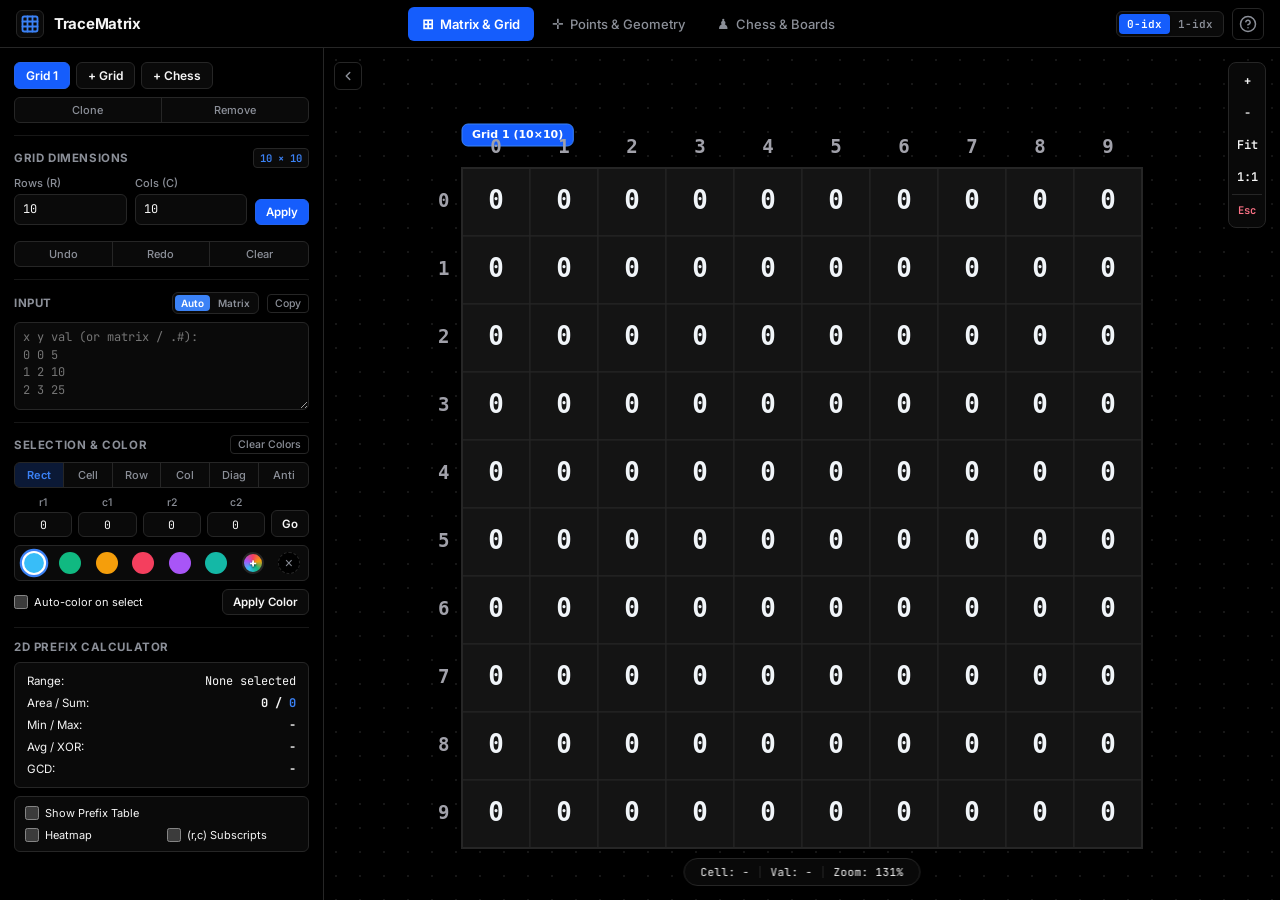
==== commit 5c4b9001: "feat(ui,canvas): enforce obsidian cobalt theme and support multi-board/grid on same canvas" ====
--- a/index.html
+++ b/index.html
@@ -3,15 +3,7 @@
 <head>
   <meta charset="UTF-8">
   <meta name="viewport" content="width=device-width, initial-scale=1.0, viewport-fit=cover">
-  <meta name="color-scheme" content="light dark">
-  <script>
-    try {
-      const stored = localStorage.getItem("color-scheme");
-      if (stored) {
-        document.querySelector('meta[name="color-scheme"]').content = stored;
-      }
-    } catch(e) {}
-  </script>
+  <meta name="color-scheme" content="dark">
   <title>TraceMatrix — Competitive Programming Matrix, Geometry & Chess Visualizer</title>
   <meta name="description" content="A fast, clean, interactive visualizer for competitive programming: 2D Matrix & Grids, 2D Prefix Sums, BFS Pathfinding, Coordinate Geometry, Convex Hull, and Chessboard problem solving.">
   
@@ -21,7 +13,7 @@
   <link rel="icon" type="image/png" sizes="16x16" href="favicon-16x16.png">
   <link rel="apple-touch-icon" sizes="180x180" href="apple-touch-icon.png">
   <link rel="manifest" href="site.webmanifest">
-  <meta name="theme-color" content="#0a0e17">
+  <meta name="theme-color" content="#000000">
 
   <!-- Fonts -->
   <link rel="preconnect" href="https://fonts.googleapis.com">
@@ -83,21 +75,6 @@
             <line x1="12" y1="17" x2="12.01" y2="17"/>
           </svg>
         </button>
-
-        <!-- Color Scheme Toggle -->
-        <button type="button" class="icon-btn theme-toggle" id="btn-theme-toggle" title="Toggle theme (System / Dark / Light)" aria-label="Toggle theme">
-          <svg class="sun-icon" width="18" height="18" viewBox="0 0 24 24" fill="none" stroke="currentColor" stroke-width="2" stroke-linecap="round" stroke-linejoin="round">
-            <circle cx="12" cy="12" r="5"/>
-            <line x1="12" y1="1" x2="12" y2="3"/>
-            <line x1="12" y1="21" x2="12" y2="23"/>
-            <line x1="4.22" y1="4.22" x2="5.64" y2="5.64"/>
-            <line x1="18.36" y1="18.36" x2="19.78" y2="19.78"/>
-            <line x1="1" y1="12" x2="3" y2="12"/>
-            <line x1="21" y1="12" x2="23" y2="12"/>
-            <line x1="4.22" y1="19.78" x2="5.64" y2="18.36"/>
-            <line x1="18.36" y1="5.64" x2="19.78" y2="4.22"/>
-          </svg>
-        </button>
       </div>
     </header>
 
@@ -111,6 +88,19 @@
         <div class="panel-inner-layout">
           <!-- Left Control Sidebar -->
           <aside class="sidebar-panel" id="sidebar-grid">
+            <!-- Multi-Board Canvas Switcher (Grids & Chessboards on Same Canvas) -->
+            <div class="sidebar-section">
+              <div class="chess-boards-bar" id="grid-boards-tabs" role="tablist" aria-label="Canvas Grids &amp; Chessboards">
+                <button type="button" class="board-tab-pill active" data-grid-idx="0">Grid 1</button>
+                <button type="button" class="board-add-pill" id="btn-grid-add-grid" title="Add Another Grid on Canvas">+ Grid</button>
+                <button type="button" class="board-add-pill" id="btn-grid-add-chess" title="Add a Chessboard on Canvas">+ Chess</button>
+              </div>
+              <div class="seg-group seg-2">
+                <button type="button" class="seg-btn" id="btn-grid-dup-board" title="Clone Active Grid/Chessboard onto Canvas">Clone</button>
+                <button type="button" class="seg-btn" id="btn-grid-del-board" title="Remove Active Grid/Chessboard">Remove</button>
+              </div>
+            </div>
+
             <div class="sidebar-section">
               <div class="section-header">
                 <h3>Grid Dimensions</h3>
@@ -416,6 +406,19 @@
         <div class="panel-inner-layout">
           <!-- Chess Controls Sidebar -->
           <aside class="sidebar-panel" id="sidebar-chess">
+            <!-- Multi-Board Canvas Tabs (Chessboards & Grids on Same Canvas) -->
+            <div class="sidebar-section">
+              <div class="chess-boards-bar" id="chess-boards-tabs" role="tablist" aria-label="Canvas Chessboards &amp; Grids">
+                <button type="button" class="board-tab-pill active" data-board-idx="0">Board 1</button>
+                <button type="button" class="board-add-pill" id="btn-chess-add-board" title="Add Another Chessboard on Canvas">+ Chess</button>
+                <button type="button" class="board-add-pill" id="btn-chess-add-grid" title="Add a Grid on Canvas">+ Grid</button>
+              </div>
+              <div class="seg-group seg-2">
+                <button type="button" class="seg-btn" id="btn-chess-dup-board" title="Clone Active Board/Grid onto Canvas">Clone</button>
+                <button type="button" class="seg-btn" id="btn-chess-del-board" title="Remove Active Board/Grid">Remove</button>
+              </div>
+            </div>
+
             <div class="sidebar-section">
               <div class="section-header">
                 <h3>Board Dimensions</h3>
@@ -438,12 +441,18 @@
                 <button type="button" class="seg-btn" data-chess-size="8x8">8×8</button>
                 <button type="button" class="seg-btn" data-chess-size="10x10">10×10</button>
               </div>
+              <div class="seg-group seg-4 mt-2">
+                <button type="button" class="seg-btn" id="btn-chess-undo" title="Undo (Ctrl+Z)">Undo</button>
+                <button type="button" class="seg-btn" id="btn-chess-redo" title="Redo (Ctrl+Y)">Redo</button>
+                <button type="button" class="seg-btn" id="btn-chess-rand-walls" title="Scatter Wall Obstacles (#)">Walls #</button>
+                <button type="button" class="seg-btn" id="btn-clear-chess" title="Clear Active Board">Clear</button>
+              </div>
             </div>
 
             <!-- Piece Selection & Mode -->
             <div class="sidebar-section">
               <div class="section-header">
-                <h3>Pieces</h3>
+                <h3>Pieces &amp; Tools</h3>
               </div>
               <div class="chess-piece-selector" role="radiogroup" aria-label="Chess Piece">
                 <button type="button" class="piece-btn active" data-piece="N" title="Knight">
@@ -466,33 +475,81 @@
                   <span class="piece-symbol">♚</span>
                   <span class="piece-name">King</span>
                 </button>
-                <button type="button" class="piece-btn" data-piece="erase" title="Erase Piece">
+                <button type="button" class="piece-btn" data-piece="P" title="Pawn (captures diagonally up)">
+                  <span class="piece-symbol">♟</span>
+                  <span class="piece-name">Pawn</span>
+                </button>
+                <button type="button" class="piece-btn" data-piece="#" title="Blocked Square / Wall (drag to paint)">
+                  <span class="piece-symbol">▪</span>
+                  <span class="piece-name">Wall #</span>
+                </button>
+                <button type="button" class="piece-btn" data-piece="select" title="Select / Inspect Square">
+                  <span class="piece-symbol">◎</span>
+                  <span class="piece-name">Select</span>
+                </button>
+                <button type="button" class="piece-btn" data-piece="erase" title="Erase Piece / Wall (drag or right-click)">
                   <span class="piece-symbol">⌫</span>
                   <span class="piece-name">Erase</span>
                 </button>
               </div>
-            </div>
-
-            <!-- Board Algorithms & Overlays -->
-            <div class="sidebar-section">
-              <div class="section-header">
-                <h3>Solvers &amp; Overlay</h3>
-              </div>
-              <div class="btn-vertical-stack">
-                <button type="button" class="btn btn-secondary btn-sm" id="btn-knight-bfs">Knight Shortest Path (BFS)</button>
-                <button type="button" class="btn btn-secondary btn-sm" id="btn-nqueens-solve">N-Queens Solver</button>
-                <button type="button" class="btn btn-secondary btn-sm" id="btn-knights-tour">Knight's Tour</button>
+              <div class="seg-group seg-3 mt-2">
+                <button type="button" class="seg-btn" id="btn-chess-rotate" title="Rotate Board 90° Clockwise">Rot 90°</button>
+                <button type="button" class="seg-btn" id="btn-chess-flip" title="Flip Board Horizontally">Flip H</button>
+                <button type="button" class="seg-btn" id="btn-copy-chess-coords" title="Copy Board Grid &amp; Coordinates">Copy I/O</button>
+              </div>
+            </div>
+
+            <!-- Board Inspector & Overlays -->
+            <details class="sidebar-section sidebar-accordion" open>
+              <summary class="section-header accordion-summary">
+                <h3>Board Inspector</h3>
+                <span class="accordion-caret">▾</span>
+              </summary>
+              <div class="submatrix-stats-box" id="chess-inspector-box">
+                <div class="stat-line">
+                  <span>Pieces / Walls:</span>
+                  <strong id="chess-stat-counts">0 / 0</strong>
+                </div>
+                <div class="stat-line">
+                  <span>Attacked / Safe:</span>
+                  <strong id="chess-stat-attack">0 / 64</strong>
+                </div>
+                <div class="stat-line">
+                  <span>BFS Reachable:</span>
+                  <strong id="chess-stat-bfs">-</strong>
+                </div>
+                <div class="stat-line">
+                  <span>Path Moves:</span>
+                  <strong id="chess-stat-path">-</strong>
+                </div>
               </div>
 
               <div class="mt-2">
-                <label for="chess-overlay-select" class="block-label">Distance / Parity Overlay</label>
+                <label for="chess-overlay-select" class="block-label">Board Overlay</label>
                 <select id="chess-overlay-select" class="select-input">
                   <option value="none">None</option>
+                  <option value="attack">Attacked &amp; Safe Map</option>
                   <option value="manhattan">Manhattan Distance (|Δr| + |Δc|)</option>
                   <option value="chebyshev">Chebyshev Distance (King)</option>
                   <option value="bipartite">Bipartite Parity ((r+c)%2)</option>
                 </select>
               </div>
+            </details>
+
+            <!-- Board Algorithms & Solvers -->
+            <details class="sidebar-section sidebar-accordion" open>
+              <summary class="section-header accordion-summary">
+                <h3>Algorithms &amp; Solvers</h3>
+                <span class="accordion-caret">▾</span>
+              </summary>
+              <div class="btn-grid-2">
+                <button type="button" class="btn btn-secondary btn-sm" id="btn-knight-bfs" title="Shortest Moves BFS for Active Piece (Enter)">Piece BFS</button>
+                <button type="button" class="btn btn-secondary btn-sm" id="btn-attack-map" title="Toggle Attack Coverage &amp; Safe Squares">Attack Map</button>
+                <button type="button" class="btn btn-secondary btn-sm" id="btn-nqueens-solve" title="N-Queens Backtracking (respects # walls)">N-Queens</button>
+                <button type="button" class="btn btn-secondary btn-sm" id="btn-nrooks-solve" title="Max Non-Attacking Rooks (Bipartite Matching)">N-Rooks</button>
+                <button type="button" class="btn btn-secondary btn-sm" id="btn-knights-tour" title="Knight's Tour avoiding # walls">Knight Tour</button>
+                <button type="button" class="btn btn-secondary btn-sm" id="chess-btn-esc-side" title="Cancel all active solvers &amp; overlays (Esc)">Esc: Cancel</button>
+              </div>
 
               <div id="nqueens-browser" class="nqueens-browser-box hidden mt-2">
                 <div class="section-header">
@@ -505,12 +562,7 @@
                   <button type="button" class="seg-btn" id="btn-nq-play">Auto</button>
                 </div>
               </div>
-
-              <div class="seg-group seg-2 mt-2">
-                <button type="button" class="seg-btn" id="btn-clear-chess">Clear Board</button>
-                <button type="button" class="seg-btn" id="btn-copy-chess-coords">Copy Coords</button>
-              </div>
-            </div>
+            </details>
           </aside>
 
           <!-- Collapse Sidebar Toggle Button -->
--- a/css/style.css
+++ b/css/style.css
@@ -3,43 +3,24 @@
    Modern, high-contrast, uncluttered design for Competitive Programming
    ========================================================================== */
 
-/* 1. Design Tokens & Theme Variables */
+/* 1. Design Tokens & Theme Variables (Obsidian Dark & Cobalt Blue Only) */
 :root {
-  color-scheme: light dark;
-
-  /* Deep Space Dark Theme (Default) */
-  --bg-page-dark: #0a0e17;
-  --bg-surface-dark: #111827;
-  --bg-surface-elevated-dark: #1f2937;
-  --border-dark: #374151;
-  --border-subtle-dark: #1f2937;
-  --text-main-dark: #f9fafb;
-  --text-muted-dark: #9ca3af;
-
-  /* Crisp Paper Light Theme */
-  --bg-page-light: #f8fafc;
-  --bg-surface-light: #ffffff;
-  --bg-surface-elevated-light: #f1f5f9;
-  --border-light: #e2e8f0;
-  --border-subtle-light: #f1f5f9;
-  --text-main-light: #0f172a;
-  --text-muted-light: #64748b;
-
-  /* Theme mappings */
-  --bg-page: light-dark(var(--bg-page-light), var(--bg-page-dark));
-  --bg-surface: light-dark(var(--bg-surface-light), var(--bg-surface-dark));
-  --bg-surface-elevated: light-dark(var(--bg-surface-elevated-light), var(--bg-surface-elevated-dark));
-  --border: light-dark(var(--border-light), var(--border-dark));
-  --border-subtle: light-dark(var(--border-subtle-light), var(--border-subtle-dark));
-  --text-main: light-dark(var(--text-main-light), var(--text-main-dark));
-  --text-muted: light-dark(var(--text-muted-light), var(--text-muted-dark));
-
-  /* Brand Accents */
-  --accent-light: #0284c7;
-  --accent-dark: #38bdf8;
-  --accent: light-dark(var(--accent-light), var(--accent-dark));
-  --accent-hover: light-dark(#0369a1, #0ea5e9);
-  --accent-alpha: light-dark(rgba(2, 132, 199, 0.1), rgba(56, 189, 248, 0.14));
+  color-scheme: dark;
+
+  --bg-page: #000000;
+  --bg-surface: #000000;
+  --bg-surface-elevated: #0a0a0a;
+  --bg-surface-hover: #141414;
+  --border: #262626;
+  --border-subtle: #171717;
+  --text-main: #f5f5f5;
+  --text-muted: #8b8f98;
+
+  /* Cobalt Blue Brand Accent */
+  --accent-solid: #155dfc;
+  --accent: #3b82f6;
+  --accent-hover: #1d4ed8;
+  --accent-alpha: rgba(21, 93, 252, 0.18);
 
   /* Status Colors */
   --color-success: #10b981;
@@ -59,17 +40,9 @@
   --radius-lg: 12px;
 
   /* Shadows */
-  --shadow-sm: 0 1px 2px 0 rgba(0, 0, 0, 0.05);
-  --shadow-md: 0 4px 12px rgba(0, 0, 0, 0.15);
-  --shadow-lg: 0 12px 28px rgba(0, 0, 0, 0.25);
-}
-
-/* Map meta[name="color-scheme"] back to CSS color-scheme */
-:root:has(> head > meta[name="color-scheme"][content="dark"]) {
-  color-scheme: dark;
-}
-:root:has(> head > meta[name="color-scheme"][content="light"]) {
-  color-scheme: light;
+  --shadow-sm: 0 1px 2px 0 rgba(0, 0, 0, 0.4);
+  --shadow-md: 0 4px 12px rgba(0, 0, 0, 0.55);
+  --shadow-lg: 0 12px 28px rgba(0, 0, 0, 0.7);
 }
 
 *, *::before, *::after {
@@ -194,16 +167,9 @@
 }
 
 .nav-tab[aria-selected="true"] {
-  color: var(--accent);
+  color: #ffffff;
   font-weight: 600;
-  background-color: var(--accent-alpha);
-}
-
-.nav-tab[aria-selected="true"]::after {
-  content: "";
-  position: absolute;
-  inset: auto 0 -9px 0;
-  border-block-end: 2.5px solid var(--accent);
+  background-color: var(--accent-solid);
 }
 
 .tab-icon {
@@ -239,8 +205,8 @@
 }
 
 .btn-idx.active {
-  background-color: var(--bg-surface);
-  color: var(--accent);
+  background-color: var(--accent-solid);
+  color: #ffffff;
   box-shadow: var(--shadow-sm);
 }
 
@@ -541,21 +507,21 @@
 }
 
 .btn-primary {
-  background-color: #0284c7;
+  background-color: var(--accent-solid);
   color: #ffffff;
-  border-color: #0369a1;
+  border-color: #2563eb;
 }
 .btn-primary:hover {
-  background-color: #0369a1;
+  background-color: var(--accent-hover);
 }
 
 .btn-accent {
-  background-color: #0284c7;
+  background-color: var(--accent-solid);
   color: #ffffff;
-  border-color: #0369a1;
+  border-color: #2563eb;
 }
 .btn-accent:hover {
-  background-color: #0369a1;
+  background-color: var(--accent-hover);
 }
 
 .btn-secondary {
@@ -563,9 +529,11 @@
   color: var(--text-main);
   border-color: var(--border);
 }
-.btn-secondary:hover {
+.btn-secondary:hover,
+.btn-secondary.active {
   border-color: var(--accent);
   background-color: var(--accent-alpha);
+  color: var(--accent);
 }
 
 .btn-group-row {
@@ -791,7 +759,7 @@
   position: relative;
   flex: 1;
   height: 100%;
-  background-color: var(--bg-page);
+  background-color: #000000;
   overflow: hidden;
   user-select: none;
 }
@@ -801,6 +769,9 @@
   width: 100%;
   height: 100%;
   cursor: crosshair;
+  background-color: #000000;
+  background-image: radial-gradient(rgba(255, 255, 255, 0.09) 1px, transparent 1px);
+  background-size: 24px 24px;
 }
 
 canvas {
@@ -842,7 +813,7 @@
   display: flex;
   flex-direction: column;
   gap: 2px;
-  background-color: light-dark(rgba(255, 255, 255, 0.92), rgba(17, 24, 39, 0.88));
+  background-color: rgba(10, 10, 10, 0.92);
   backdrop-filter: blur(8px);
   border: 1px solid var(--border);
   border-radius: var(--radius-md);
@@ -883,7 +854,7 @@
   align-items: center;
   gap: 10px;
   padding: 6px 16px;
-  background-color: light-dark(rgba(255, 255, 255, 0.92), rgba(17, 24, 39, 0.88));
+  background-color: rgba(10, 10, 10, 0.92);
   backdrop-filter: blur(8px);
   border: 1px solid var(--border);
   border-radius: 20px;
@@ -980,7 +951,7 @@
 .snippet-card pre {
   margin: 0;
   padding: 14px;
-  background-color: #0d1117;
+  background-color: #0a0a0a;
   overflow-x: auto;
   font-family: var(--font-mono);
   font-size: 11.5px;
@@ -1374,7 +1345,7 @@
 }
 
 .floating-view-cluster button.btn-esc-float {
-  color: light-dark(#e11d48, #fda4af);
+  color: #fb7185;
   font-size: 10.5px;
   border-top: 1px solid var(--border);
   border-radius: 0 0 var(--radius-sm) var(--radius-sm);
@@ -1537,3 +1508,54 @@
   justify-content: space-between;
   gap: 8px;
 }
+
+/* Multi-Board Pill Switcher (Obsidian + Cobalt Blue) */
+.chess-boards-bar {
+  display: flex;
+  align-items: center;
+  flex-wrap: wrap;
+  gap: 6px;
+}
+
+.board-tab-pill,
+.board-add-pill {
+  display: inline-flex;
+  align-items: center;
+  justify-content: center;
+  padding: 5px 11px;
+  font-family: var(--font-sans);
+  font-size: 12px;
+  font-weight: 600;
+  border-radius: var(--radius-sm);
+  cursor: pointer;
+  transition: all 0.15s ease;
+  white-space: nowrap;
+}
+
+.board-tab-pill {
+  background-color: var(--bg-surface-elevated);
+  border: 1px solid var(--border);
+  color: var(--text-muted);
+}
+
+.board-tab-pill:hover {
+  color: var(--text-main);
+  border-color: var(--accent);
+}
+
+.board-tab-pill.active {
+  background-color: var(--accent-solid);
+  border-color: #2563eb;
+  color: #ffffff;
+}
+
+.board-add-pill {
+  background-color: var(--bg-surface-elevated);
+  border: 1px solid var(--border);
+  color: var(--text-main);
+}
+
+.board-add-pill:hover {
+  border-color: var(--accent);
+  color: var(--accent);
+}
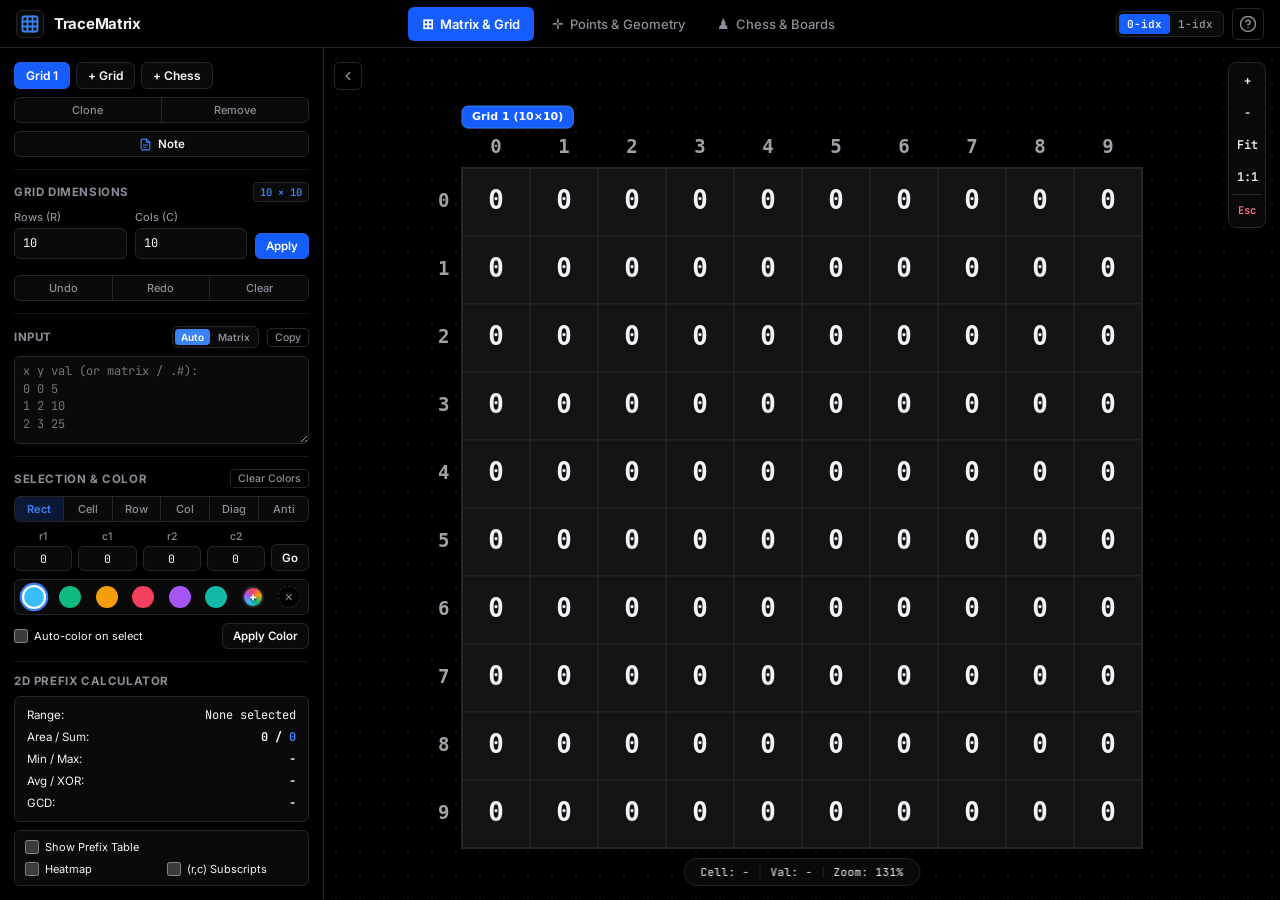
==== commit 20e78168: "feat(notes,grid): add canvas notes textbox with sidebar button, two-way grid input sync, and grid ar" ====
--- a/index.html
+++ b/index.html
@@ -99,6 +99,16 @@
                 <button type="button" class="seg-btn" id="btn-grid-dup-board" title="Clone Active Grid/Chessboard onto Canvas">Clone</button>
                 <button type="button" class="seg-btn" id="btn-grid-del-board" title="Remove Active Grid/Chessboard">Remove</button>
               </div>
+              <button type="button" class="btn btn-sm sidebar-note-btn" id="btn-grid-add-note" title="Create a Note textbox on the canvas">
+                <svg width="13" height="13" viewBox="0 0 24 24" fill="none" stroke="currentColor" stroke-width="2.1" stroke-linecap="round" stroke-linejoin="round" aria-hidden="true">
+                  <path d="M14 2H6a2 2 0 0 0-2 2v16a2 2 0 0 0 2 2h12a2 2 0 0 0 2-2V8z"/>
+                  <polyline points="14 2 14 8 20 8"/>
+                  <line x1="8" y1="13" x2="16" y2="13"/>
+                  <line x1="8" y1="17" x2="13" y2="17"/>
+                </svg>
+                <span>Note</span>
+                <span class="note-count-badge hidden" data-note-badge="grid">0</span>
+              </button>
             </div>
 
             <div class="sidebar-section">
@@ -288,6 +298,16 @@
                 <button type="button" class="seg-btn" id="btn-pt-redo" title="Redo (Ctrl+Y)">Redo</button>
                 <button type="button" class="seg-btn" id="btn-clear-points" title="Clear all points, segments & circles">Clear</button>
               </div>
+              <button type="button" class="btn btn-sm sidebar-note-btn mt-1" id="btn-point-add-note" title="Create a Note textbox on the canvas">
+                <svg width="13" height="13" viewBox="0 0 24 24" fill="none" stroke="currentColor" stroke-width="2.1" stroke-linecap="round" stroke-linejoin="round" aria-hidden="true">
+                  <path d="M14 2H6a2 2 0 0 0-2 2v16a2 2 0 0 0 2 2h12a2 2 0 0 0 2-2V8z"/>
+                  <polyline points="14 2 14 8 20 8"/>
+                  <line x1="8" y1="13" x2="16" y2="13"/>
+                  <line x1="8" y1="17" x2="13" y2="17"/>
+                </svg>
+                <span>Note</span>
+                <span class="note-count-badge hidden" data-note-badge="point">0</span>
+              </button>
             </div>
 
             <!-- Quick Add & Selection Color -->
@@ -417,6 +437,16 @@
                 <button type="button" class="seg-btn" id="btn-chess-dup-board" title="Clone Active Board/Grid onto Canvas">Clone</button>
                 <button type="button" class="seg-btn" id="btn-chess-del-board" title="Remove Active Board/Grid">Remove</button>
               </div>
+              <button type="button" class="btn btn-sm sidebar-note-btn" id="btn-chess-add-note" title="Create a Note textbox on the canvas">
+                <svg width="13" height="13" viewBox="0 0 24 24" fill="none" stroke="currentColor" stroke-width="2.1" stroke-linecap="round" stroke-linejoin="round" aria-hidden="true">
+                  <path d="M14 2H6a2 2 0 0 0-2 2v16a2 2 0 0 0 2 2h12a2 2 0 0 0 2-2V8z"/>
+                  <polyline points="14 2 14 8 20 8"/>
+                  <line x1="8" y1="13" x2="16" y2="13"/>
+                  <line x1="8" y1="17" x2="13" y2="17"/>
+                </svg>
+                <span>Note</span>
+                <span class="note-count-badge hidden" data-note-badge="chess">0</span>
+              </button>
             </div>
 
             <div class="sidebar-section">
@@ -782,6 +812,7 @@
   <script src="js/grid-vis.js"></script>
   <script src="js/point-vis.js"></script>
   <script src="js/chess-vis.js"></script>
+  <script src="js/notes.js"></script>
   <script src="js/cp-snippets.js"></script>
   <script src="js/app.js"></script>
 </body>
--- a/css/style.css
+++ b/css/style.css
@@ -1559,3 +1559,230 @@
   border-color: var(--accent);
   color: var(--accent);
 }
+
+.sidebar-note-btn {
+  width: 100%;
+  justify-content: center;
+  background-color: var(--bg-surface-elevated);
+  border: 1px solid var(--border);
+  color: var(--text-main);
+  gap: 6px;
+}
+
+.sidebar-note-btn:hover {
+  border-color: var(--accent);
+  background-color: var(--accent-alpha);
+  color: var(--accent);
+}
+
+.sidebar-note-btn svg {
+  color: var(--accent);
+  flex-shrink: 0;
+}
+
+.note-count-badge {
+  font-family: var(--font-mono);
+  font-size: 10px;
+  font-weight: 700;
+  padding: 1px 6px;
+  border-radius: 10px;
+  background-color: var(--accent-solid);
+  color: #ffffff;
+  line-height: 1.3;
+}
+
+/* Classical Canvas Notes Textbox */
+.canvas-note-card {
+  position: absolute;
+  display: flex;
+  flex-direction: column;
+  min-width: 210px;
+  min-height: 120px;
+  max-width: min(560px, calc(100% - 24px));
+  max-height: min(480px, calc(100% - 24px));
+  background-color: #080808;
+  border: 1px solid var(--border);
+  border-radius: var(--radius-md);
+  box-shadow: var(--shadow-lg);
+  overflow: hidden;
+  resize: both;
+  cursor: default;
+  user-select: text;
+  transition: border-color 0.15s ease, box-shadow 0.15s ease;
+}
+
+.canvas-note-card:focus-within {
+  border-color: var(--accent-solid);
+  box-shadow: 0 0 0 1px rgba(21, 93, 252, 0.35), var(--shadow-lg);
+}
+
+.canvas-note-card.collapsed {
+  resize: none;
+  min-height: 0;
+  height: auto !important;
+}
+
+.canvas-note-card.collapsed .canvas-note-body,
+.canvas-note-card.collapsed .canvas-note-footer {
+  display: none;
+}
+
+.canvas-note-card.dragging {
+  opacity: 0.94;
+}
+
+.canvas-note-header {
+  display: flex;
+  align-items: center;
+  justify-content: space-between;
+  gap: 8px;
+  padding: 6px 8px 6px 10px;
+  background-color: #0e0e0e;
+  border-bottom: 1px solid var(--border-subtle);
+  cursor: grab;
+  user-select: none;
+  flex-shrink: 0;
+}
+
+.canvas-note-card.dragging .canvas-note-header {
+  cursor: grabbing;
+}
+
+.canvas-note-card.collapsed .canvas-note-header {
+  border-bottom: none;
+}
+
+.canvas-note-title-wrap {
+  display: flex;
+  align-items: center;
+  gap: 6px;
+  min-width: 0;
+  flex: 1;
+}
+
+.canvas-note-icon {
+  font-size: 11px;
+  color: var(--accent);
+  flex-shrink: 0;
+}
+
+.canvas-note-title {
+  width: 100%;
+  min-width: 0;
+  border: none;
+  background: transparent;
+  color: var(--text-main);
+  font-family: var(--font-sans);
+  font-size: 12px;
+  font-weight: 600;
+  padding: 1px 4px;
+  border-radius: 4px;
+  outline: none;
+  cursor: inherit;
+}
+
+.canvas-note-title:not([readonly]) {
+  cursor: text;
+  background-color: var(--bg-surface-elevated);
+}
+
+.canvas-note-actions {
+  display: inline-flex;
+  align-items: center;
+  gap: 4px;
+  flex-shrink: 0;
+}
+
+.canvas-note-btn {
+  border: 1px solid var(--border);
+  background-color: var(--bg-surface-elevated);
+  color: var(--text-muted);
+  font-family: var(--font-sans);
+  font-size: 10.5px;
+  font-weight: 600;
+  padding: 2px 6px;
+  border-radius: 4px;
+  cursor: pointer;
+  line-height: 1.3;
+  transition: all 0.12s ease;
+}
+
+.canvas-note-btn:hover {
+  color: var(--text-main);
+  border-color: var(--accent);
+}
+
+.canvas-note-icon-btn {
+  width: 20px;
+  height: 20px;
+  padding: 0;
+  display: inline-flex;
+  align-items: center;
+  justify-content: center;
+  font-size: 13px;
+}
+
+.canvas-note-close-btn:hover {
+  color: #fb7185;
+  border-color: rgba(244, 63, 94, 0.55);
+}
+
+.canvas-note-body {
+  flex: 1;
+  min-height: 0;
+  display: flex;
+  padding: 8px 10px;
+  background-color: #050505;
+}
+
+.canvas-note-textarea {
+  width: 100%;
+  height: 100%;
+  border: none;
+  background: transparent;
+  color: var(--text-main);
+  font-family: var(--font-mono);
+  font-size: 12px;
+  line-height: 1.55;
+  resize: none;
+  outline: none;
+}
+
+.canvas-note-textarea::placeholder {
+  color: #52525b;
+}
+
+.canvas-note-footer {
+  display: flex;
+  align-items: center;
+  justify-content: space-between;
+  padding: 4px 10px;
+  background-color: #0b0b0b;
+  border-top: 1px solid var(--border-subtle);
+  flex-shrink: 0;
+  user-select: none;
+}
+
+.canvas-note-meta {
+  font-family: var(--font-mono);
+  font-size: 10px;
+  color: var(--text-muted);
+}
+
+.canvas-note-clear-btn {
+  border: none;
+  background: transparent;
+  color: var(--text-muted);
+  font-family: var(--font-sans);
+  font-size: 10.5px;
+  font-weight: 600;
+  padding: 1px 4px;
+  margin-right: 10px;
+  border-radius: 4px;
+  cursor: pointer;
+  transition: color 0.12s ease;
+}
+
+.canvas-note-clear-btn:hover {
+  color: #fb7185;
+}
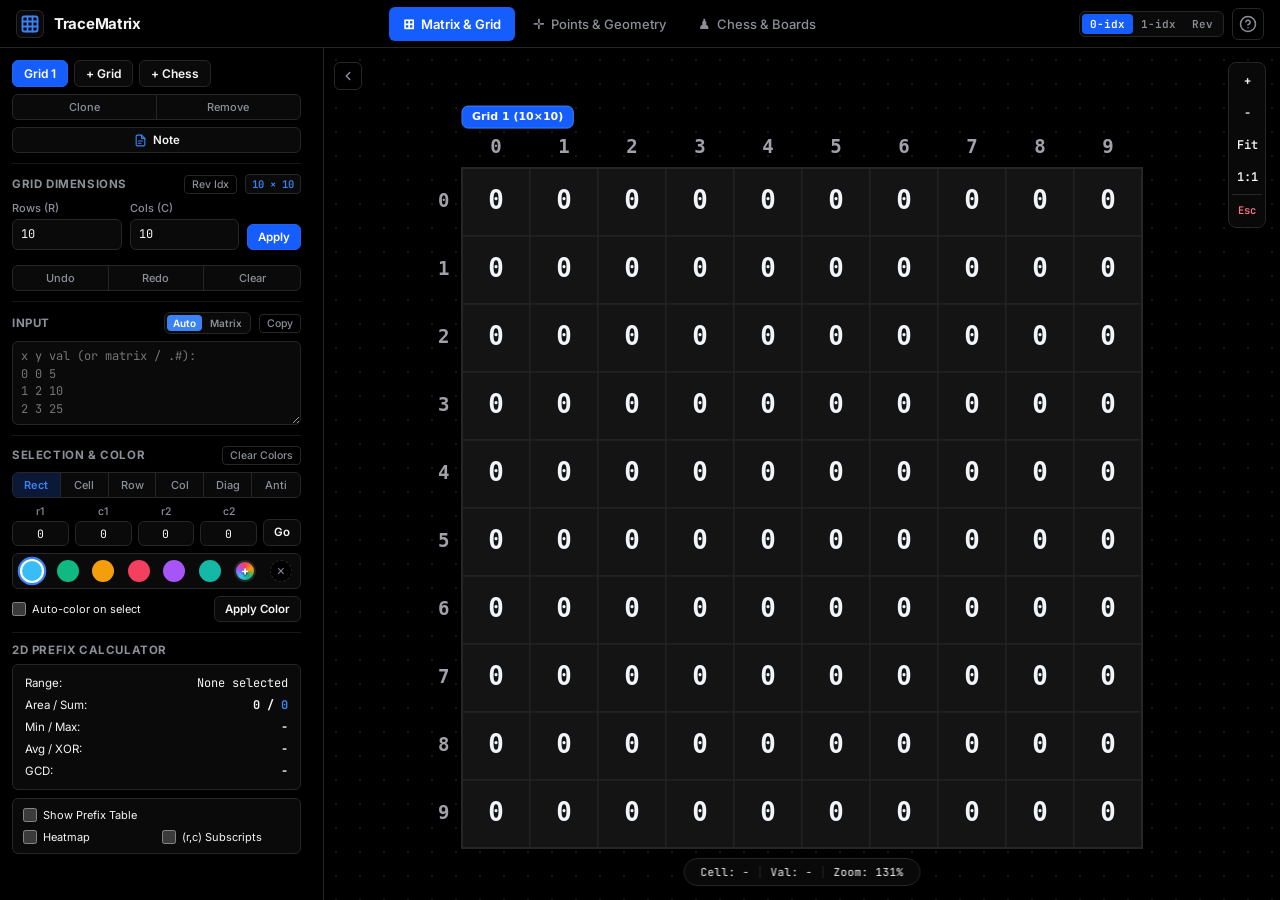
==== commit d74030d6: "feat(index,ui): add reverse index toggle to header/sidebars and fix sidebar scrollbar layout" ====
--- a/index.html
+++ b/index.html
@@ -62,9 +62,10 @@
       <!-- Global Actions -->
       <div class="header-actions">
         <!-- Indexing Mode Toggle -->
-        <div class="index-mode-toggle" title="Toggle 0-based vs 1-based indexing for CP coordinates">
+        <div class="index-mode-toggle" title="Toggle 0-based, 1-based, or Reversed indexing for rows &amp; columns">
           <button type="button" id="btn-idx-0" class="btn-idx active" data-idx="0">0-idx</button>
           <button type="button" id="btn-idx-1" class="btn-idx" data-idx="1">1-idx</button>
+          <button type="button" id="btn-idx-rev" class="btn-idx" data-rev-idx-btn title="Reverse Row &amp; Column Indices ([0..N] ↔ [N..0])" aria-pressed="false">Rev</button>
         </div>
 
         <!-- Shortcuts Button -->
@@ -114,7 +115,10 @@
             <div class="sidebar-section">
               <div class="section-header">
                 <h3>Grid Dimensions</h3>
-                <span class="dim-badge" id="grid-dim-text">10 × 10</span>
+                <div class="header-tools-row">
+                  <button type="button" class="subtle-link-btn" id="btn-grid-rev-idx" data-rev-idx-btn title="Reverse row &amp; column indices ([0..N] ↔ [N..0])" aria-pressed="false">Rev Idx</button>
+                  <span class="dim-badge" id="grid-dim-text">10 × 10</span>
+                </div>
               </div>
               <div class="dim-inputs-row">
                 <div class="input-group">
@@ -452,7 +456,10 @@
             <div class="sidebar-section">
               <div class="section-header">
                 <h3>Board Dimensions</h3>
-                <span class="dim-badge" id="chess-dim-badge">8 × 8</span>
+                <div class="header-tools-row">
+                  <button type="button" class="subtle-link-btn" id="btn-chess-rev-idx" data-rev-idx-btn title="Reverse row &amp; column indices ([0..N] ↔ [N..0])" aria-pressed="false">Rev Idx</button>
+                  <span class="dim-badge" id="chess-dim-badge">8 × 8</span>
+                </div>
               </div>
               <div class="dim-inputs-row">
                 <div class="input-group">
--- a/css/style.css
+++ b/css/style.css
@@ -67,6 +67,7 @@
   display: flex;
   flex-direction: column;
   height: 100vh;
+  height: 100dvh;
   width: 100vw;
   overflow: hidden;
 }
@@ -234,13 +235,16 @@
 .workspace-container {
   position: relative;
   flex: 1;
+  min-height: 0;
   height: calc(100vh - var(--header-height));
+  height: calc(100dvh - var(--header-height));
   overflow: hidden;
 }
 
 .tab-panel {
   width: 100%;
   height: 100%;
+  min-height: 0;
 }
 
 .tab-panel[hidden] {
@@ -252,6 +256,7 @@
   display: flex;
   width: 100%;
   height: 100%;
+  min-height: 0;
   overflow: hidden;
 }
 
@@ -261,16 +266,37 @@
   width: var(--sidebar-width);
   min-width: var(--sidebar-width);
   height: 100%;
+  min-height: 0;
   background-color: var(--bg-surface);
   border-right: 1px solid var(--border);
   overflow-y: auto;
   overflow-x: hidden;
-  padding: 14px 14px 24px;
+  scrollbar-gutter: stable;
+  scrollbar-width: thin;
+  scrollbar-color: #262626 transparent;
+  padding: 12px 12px 20px;
   display: flex;
   flex-direction: column;
-  gap: 12px;
+  gap: 10px;
   z-index: 30;
   transition: transform 0.25s cubic-bezier(0.16, 1, 0.3, 1), margin-left 0.25s cubic-bezier(0.16, 1, 0.3, 1);
+}
+
+.sidebar-panel::-webkit-scrollbar {
+  width: 6px;
+}
+
+.sidebar-panel::-webkit-scrollbar-track {
+  background: transparent;
+}
+
+.sidebar-panel::-webkit-scrollbar-thumb {
+  background: #262626;
+  border-radius: 3px;
+}
+
+.sidebar-panel::-webkit-scrollbar-thumb:hover {
+  background: #3f3f46;
 }
 
 .sidebar-panel > * {
@@ -314,8 +340,8 @@
 .sidebar-section {
   display: flex;
   flex-direction: column;
-  gap: 8px;
-  padding-bottom: 12px;
+  gap: 7px;
+  padding-bottom: 10px;
   border-bottom: 1px solid var(--border-subtle);
   flex-shrink: 0;
   min-width: 0;
@@ -397,7 +423,8 @@
 }
 
 .code-textarea {
-  min-height: 88px;
+  min-height: 82px;
+  max-height: 220px;
   resize: vertical;
 }
 
@@ -1123,6 +1150,12 @@
   background-color: var(--accent-alpha);
 }
 
+.subtle-link-btn.active {
+  background-color: var(--accent-solid);
+  border-color: #2563eb;
+  color: #ffffff;
+}
+
 .seg-group {
   display: grid;
   background-color: var(--bg-surface-elevated);
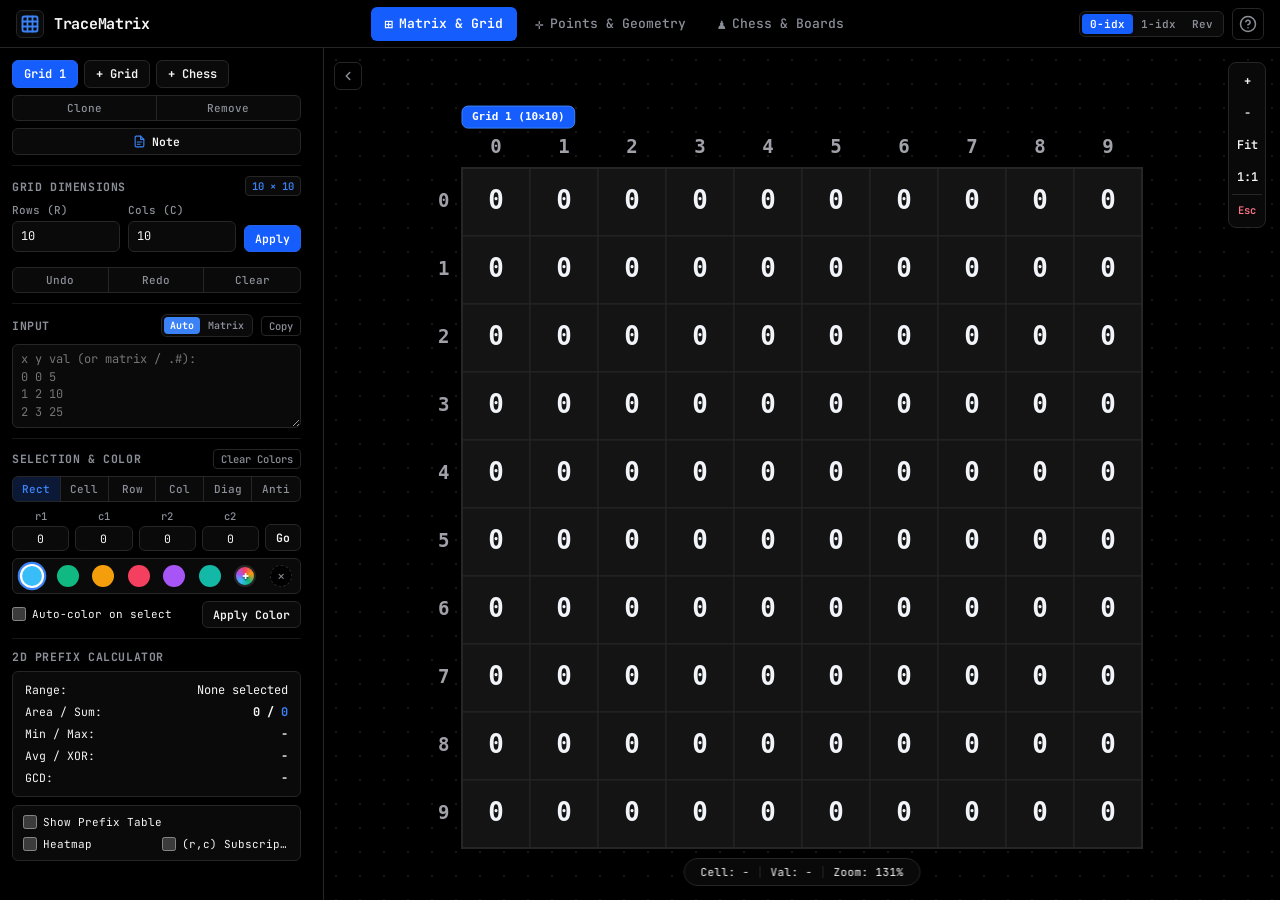
==== commit b025fc75: "Use JetBrains Mono globally, store Grid cells as strings, remove sidebar Rev Idx" ====
--- a/index.html
+++ b/index.html
@@ -18,7 +18,7 @@
   <!-- Fonts -->
   <link rel="preconnect" href="https://fonts.googleapis.com">
   <link rel="preconnect" href="https://fonts.gstatic.com" crossorigin>
-  <link href="https://fonts.googleapis.com/css2?family=Inter:wght@400;500;600;700&family=JetBrains+Mono:wght@400;500;600;700&display=swap" rel="stylesheet">
+  <link href="https://fonts.googleapis.com/css2?family=JetBrains+Mono:ital,wght@0,100..800;1,100..800&display=swap" rel="stylesheet">
   
   <link rel="stylesheet" href="css/style.css">
 </head>
@@ -115,10 +115,7 @@
             <div class="sidebar-section">
               <div class="section-header">
                 <h3>Grid Dimensions</h3>
-                <div class="header-tools-row">
-                  <button type="button" class="subtle-link-btn" id="btn-grid-rev-idx" data-rev-idx-btn title="Reverse row &amp; column indices ([0..N] ↔ [N..0])" aria-pressed="false">Rev Idx</button>
-                  <span class="dim-badge" id="grid-dim-text">10 × 10</span>
-                </div>
+                <span class="dim-badge" id="grid-dim-text">10 × 10</span>
               </div>
               <div class="dim-inputs-row">
                 <div class="input-group">
@@ -456,10 +453,7 @@
             <div class="sidebar-section">
               <div class="section-header">
                 <h3>Board Dimensions</h3>
-                <div class="header-tools-row">
-                  <button type="button" class="subtle-link-btn" id="btn-chess-rev-idx" data-rev-idx-btn title="Reverse row &amp; column indices ([0..N] ↔ [N..0])" aria-pressed="false">Rev Idx</button>
-                  <span class="dim-badge" id="chess-dim-badge">8 × 8</span>
-                </div>
+                <span class="dim-badge" id="chess-dim-badge">8 × 8</span>
               </div>
               <div class="dim-inputs-row">
                 <div class="input-group">
--- a/css/style.css
+++ b/css/style.css
@@ -29,7 +29,7 @@
   --color-info: #6366f1;
 
   /* Typography */
-  --font-sans: 'Inter', -apple-system, BlinkMacSystemFont, 'Segoe UI', Roboto, sans-serif;
+  --font-sans: 'JetBrains Mono', Menlo, Monaco, Consolas, monospace;
   --font-mono: 'JetBrains Mono', Menlo, Monaco, Consolas, monospace;
 
   /* Layout dimensions */
@@ -60,6 +60,10 @@
   color: var(--text-main);
   background-color: var(--bg-page);
   -webkit-font-smoothing: antialiased;
+}
+
+button, input, select, textarea {
+  font-family: inherit;
 }
 
 /* App Shell Layout */
@@ -1624,40 +1628,27 @@
   line-height: 1.3;
 }
 
-/* Classical Canvas Notes Textbox */
+/* Minimal Canvas Note Box */
 .canvas-note-card {
   position: absolute;
   display: flex;
   flex-direction: column;
-  min-width: 210px;
-  min-height: 120px;
-  max-width: min(560px, calc(100% - 24px));
-  max-height: min(480px, calc(100% - 24px));
-  background-color: #080808;
-  border: 1px solid var(--border);
-  border-radius: var(--radius-md);
+  min-width: 220px;
+  min-height: 140px;
+  max-width: min(640px, calc(100% - 24px));
+  max-height: min(560px, calc(100% - 24px));
+  background-color: #000000;
+  border: 1px solid #262626;
+  border-radius: 10px;
   box-shadow: var(--shadow-lg);
   overflow: hidden;
-  resize: both;
   cursor: default;
   user-select: text;
   transition: border-color 0.15s ease, box-shadow 0.15s ease;
 }
 
 .canvas-note-card:focus-within {
-  border-color: var(--accent-solid);
-  box-shadow: 0 0 0 1px rgba(21, 93, 252, 0.35), var(--shadow-lg);
-}
-
-.canvas-note-card.collapsed {
-  resize: none;
-  min-height: 0;
-  height: auto !important;
-}
-
-.canvas-note-card.collapsed .canvas-note-body,
-.canvas-note-card.collapsed .canvas-note-footer {
-  display: none;
+  border-color: #3f3f46;
 }
 
 .canvas-note-card.dragging {
@@ -1669,9 +1660,9 @@
   align-items: center;
   justify-content: space-between;
   gap: 8px;
-  padding: 6px 8px 6px 10px;
-  background-color: #0e0e0e;
-  border-bottom: 1px solid var(--border-subtle);
+  padding: 8px 12px;
+  background-color: #070707;
+  border-bottom: 1px solid #1a1a1a;
   cursor: grab;
   user-select: none;
   flex-shrink: 0;
@@ -1681,21 +1672,19 @@
   cursor: grabbing;
 }
 
-.canvas-note-card.collapsed .canvas-note-header {
-  border-bottom: none;
-}
-
 .canvas-note-title-wrap {
   display: flex;
   align-items: center;
-  gap: 6px;
+  gap: 8px;
   min-width: 0;
   flex: 1;
 }
 
 .canvas-note-icon {
-  font-size: 11px;
-  color: var(--accent);
+  display: inline-flex;
+  align-items: center;
+  justify-content: center;
+  color: #a1a1aa;
   flex-shrink: 0;
 }
 
@@ -1704,10 +1693,10 @@
   min-width: 0;
   border: none;
   background: transparent;
-  color: var(--text-main);
+  color: #e4e4e7;
   font-family: var(--font-sans);
-  font-size: 12px;
-  font-weight: 600;
+  font-size: 13px;
+  font-weight: 500;
   padding: 1px 4px;
   border-radius: 4px;
   outline: none;
@@ -1716,56 +1705,85 @@
 
 .canvas-note-title:not([readonly]) {
   cursor: text;
-  background-color: var(--bg-surface-elevated);
+  background-color: #151515;
 }
 
 .canvas-note-actions {
   display: inline-flex;
   align-items: center;
+  gap: 10px;
+  flex-shrink: 0;
+}
+
+.canvas-note-size-pill {
+  display: inline-flex;
+  align-items: center;
   gap: 4px;
-  flex-shrink: 0;
-}
-
-.canvas-note-btn {
-  border: 1px solid var(--border);
-  background-color: var(--bg-surface-elevated);
-  color: var(--text-muted);
+  padding: 2px 5px;
+  background-color: #0d0d0d;
+  border: 1px solid #262626;
+  border-radius: 6px;
+}
+
+.canvas-note-step-btn {
+  border: none;
+  background: transparent;
+  color: #a1a1aa;
   font-family: var(--font-sans);
-  font-size: 10.5px;
-  font-weight: 600;
-  padding: 2px 6px;
+  font-size: 13px;
+  font-weight: 500;
+  width: 18px;
+  height: 18px;
+  display: inline-flex;
+  align-items: center;
+  justify-content: center;
   border-radius: 4px;
   cursor: pointer;
-  line-height: 1.3;
-  transition: all 0.12s ease;
-}
-
-.canvas-note-btn:hover {
-  color: var(--text-main);
-  border-color: var(--accent);
-}
-
-.canvas-note-icon-btn {
-  width: 20px;
-  height: 20px;
+  line-height: 1;
+  transition: color 0.12s ease, background-color 0.12s ease;
+}
+
+.canvas-note-step-btn:hover {
+  color: #ffffff;
+  background-color: #1f1f23;
+}
+
+.canvas-note-size-val {
+  font-family: var(--font-mono);
+  font-size: 11px;
+  font-weight: 500;
+  color: #a1a1aa;
+  min-width: 18px;
+  text-align: center;
+  user-select: none;
+}
+
+.canvas-note-close-btn {
+  border: none;
+  background: transparent;
+  color: #a1a1aa;
+  width: 22px;
+  height: 22px;
   padding: 0;
   display: inline-flex;
   align-items: center;
   justify-content: center;
-  font-size: 13px;
+  border-radius: 4px;
+  cursor: pointer;
+  transition: color 0.12s ease, background-color 0.12s ease;
 }
 
 .canvas-note-close-btn:hover {
-  color: #fb7185;
-  border-color: rgba(244, 63, 94, 0.55);
+  color: #ffffff;
+  background-color: #1a1a1a;
 }
 
 .canvas-note-body {
   flex: 1;
   min-height: 0;
   display: flex;
-  padding: 8px 10px;
-  background-color: #050505;
+  padding: 14px 16px;
+  background-color: #000000;
 }
 
 .canvas-note-textarea {
@@ -1773,10 +1791,10 @@
   height: 100%;
   border: none;
   background: transparent;
-  color: var(--text-main);
-  font-family: var(--font-mono);
-  font-size: 12px;
-  line-height: 1.55;
+  color: #f5f5f5;
+  font-family: var(--font-sans);
+  font-size: 18px;
+  line-height: 1.45;
   resize: none;
   outline: none;
 }
@@ -1785,37 +1803,27 @@
   color: #52525b;
 }
 
-.canvas-note-footer {
-  display: flex;
-  align-items: center;
-  justify-content: space-between;
-  padding: 4px 10px;
-  background-color: #0b0b0b;
-  border-top: 1px solid var(--border-subtle);
-  flex-shrink: 0;
+.canvas-note-resize-grip {
+  position: absolute;
+  right: 2px;
+  bottom: 2px;
+  width: 20px;
+  height: 20px;
+  padding: 4px;
+  color: #71717a;
+  cursor: nwse-resize;
+  display: inline-flex;
+  align-items: flex-end;
+  justify-content: flex-end;
+  line-height: 0;
   user-select: none;
-}
-
-.canvas-note-meta {
-  font-family: var(--font-mono);
-  font-size: 10px;
-  color: var(--text-muted);
-}
-
-.canvas-note-clear-btn {
-  border: none;
-  background: transparent;
-  color: var(--text-muted);
-  font-family: var(--font-sans);
-  font-size: 10.5px;
-  font-weight: 600;
-  padding: 1px 4px;
-  margin-right: 10px;
-  border-radius: 4px;
-  cursor: pointer;
   transition: color 0.12s ease;
 }
 
-.canvas-note-clear-btn:hover {
-  color: #fb7185;
-}
+.canvas-note-resize-grip:hover {
+  color: #a1a1aa;
+}
+
+.canvas-note-card.resizing {
+  user-select: none;
+}
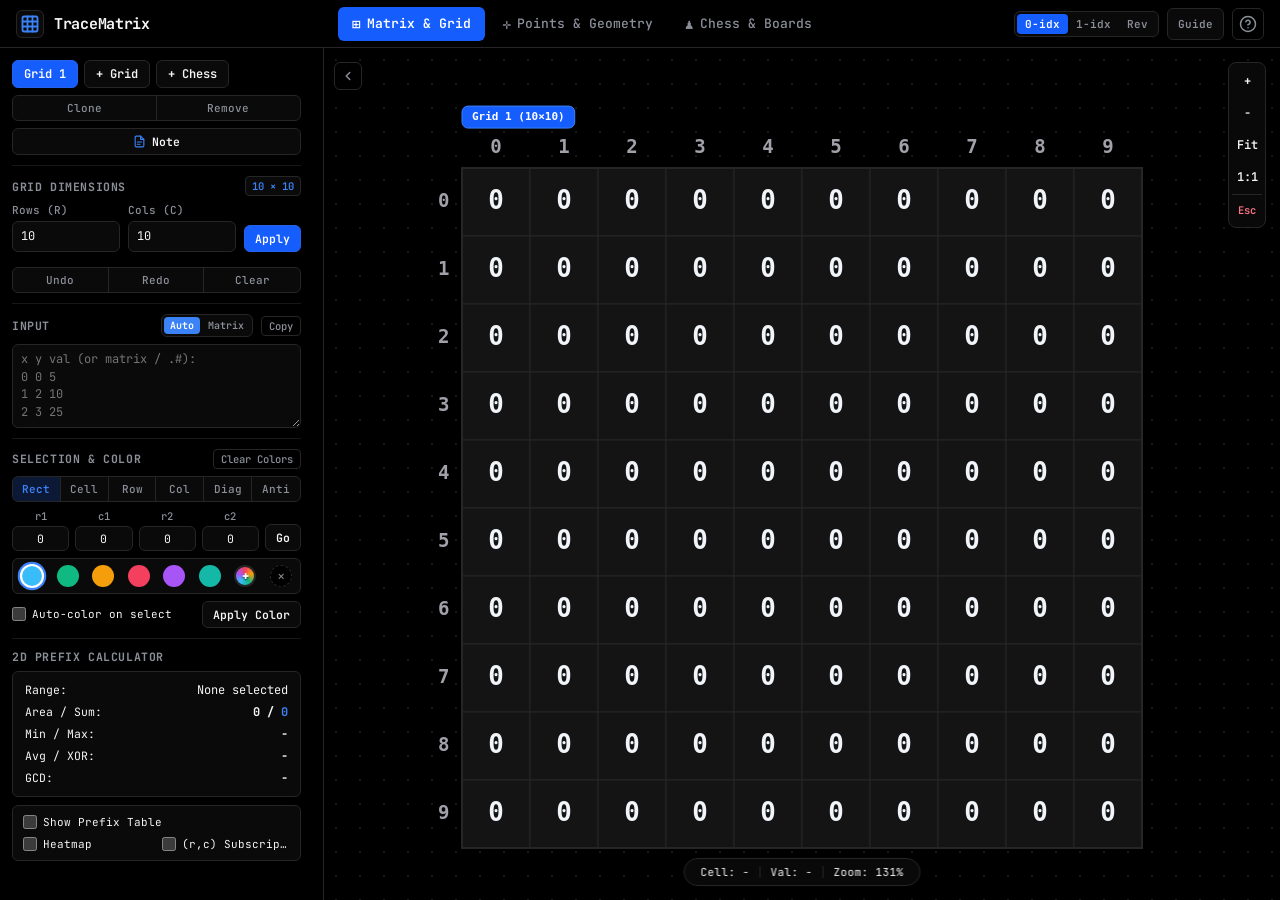
==== commit 29206e84: "Add classical obsidian SEO marketing hub, structured data, sitemap, and deep-links" ====
--- a/index.html
+++ b/index.html
@@ -6,6 +6,57 @@
   <meta name="color-scheme" content="dark">
   <title>TraceMatrix — Competitive Programming Matrix, Geometry & Chess Visualizer</title>
   <meta name="description" content="A fast, clean, interactive visualizer for competitive programming: 2D Matrix & Grids, 2D Prefix Sums, BFS Pathfinding, Coordinate Geometry, Convex Hull, and Chessboard problem solving.">
+  <meta name="keywords" content="TraceMatrix, competitive programming visualizer, 2D matrix visualizer, 2D prefix sum calculator, 2D Kadane visualizer, convex hull visualizer, Pick's theorem calculator, chessboard BFS solver, N-Queens visualizer, Codeforces visualizer, LeetCode matrix tool">
+  <meta name="author" content="TraceMatrix">
+  <meta name="robots" content="index, follow, max-image-preview:large, max-snippet:-1">
+  <link rel="canonical" href="https://trace-matrix.github.io/">
+
+  <!-- Open Graph & Social Discovery -->
+  <meta property="og:type" content="website">
+  <meta property="og:site_name" content="TraceMatrix">
+  <meta property="og:url" content="https://trace-matrix.github.io/">
+  <meta property="og:title" content="TraceMatrix — Competitive Programming Matrix, Geometry & Chess Visualizer">
+  <meta property="og:description" content="Zero-lag obsidian scratchpad for Competitive Programmers: 100×100 String & Int Grids, 2D Prefix Sums, Convex Hull, Pick's Theorem, Chessboard BFS & Notes.">
+  <meta property="og:image" content="https://trace-matrix.github.io/og-cover.png">
+  <meta property="og:image:width" content="1200">
+  <meta property="og:image:height" content="630">
+  <meta property="og:image:alt" content="TraceMatrix dark workspace showing a highlighted 2D Prefix Sum matrix">
+
+  <!-- Twitter Cards -->
+  <meta name="twitter:card" content="summary_large_image">
+  <meta name="twitter:title" content="TraceMatrix — Competitive Programming Visualizer">
+  <meta name="twitter:description" content="Interactive obsidian workspace for 2D grids, 2D prefix sums, coordinate geometry, convex hull, and chessboard solvers.">
+  <meta name="twitter:image" content="https://trace-matrix.github.io/og-cover.png">
+
+  <!-- Structured Data (JSON-LD) -->
+  <script type="application/ld+json">
+  {
+    "@context": "https://schema.org",
+    "@type": "WebApplication",
+    "name": "TraceMatrix",
+    "url": "https://trace-matrix.github.io/",
+    "mainEntityOfPage": "https://trace-matrix.github.io/home.html",
+    "applicationCategory": "DeveloperApplication",
+    "operatingSystem": "Any",
+    "browserRequirements": "Requires HTML5 Canvas and modern JavaScript",
+    "isAccessibleForFree": true,
+    "offers": {
+      "@type": "Offer",
+      "price": "0",
+      "priceCurrency": "USD"
+    },
+    "screenshot": "https://trace-matrix.github.io/og-cover.png",
+    "description": "Interactive competitive programming visualizer for 2D matrices, 2D prefix sums, BFS/Dijkstra/Kadane, coordinate geometry, convex hulls, Pick's theorem, and chessboard problem solving.",
+    "featureList": [
+      "100x100 String and Numeric Matrix Visualizer with Multi-Grid Canvas",
+      "2D Prefix Sums, Difference Arrays, 2D Kadane, and BFS/Dijkstra Pathfinding",
+      "0-indexed, 1-indexed, and Reversed [N..0] Coordinate Indexing",
+      "Infinite Coordinate Geometry Plane with Convex Hull, Pick's Theorem, and Segment Intersections",
+      "Arbitrary NxM Chessboard with Knight BFS, Attacked/Safe Map, N-Queens, and N-Rooks Solvers",
+      "Draggable, Resizable, Minimizable Persistent Canvas Notes"
+    ]
+  }
+  </script>
   
   <!-- Favicon & App Icons -->
   <link rel="icon" type="image/svg+xml" href="favicon.svg">
@@ -67,6 +118,9 @@
           <button type="button" id="btn-idx-1" class="btn-idx" data-idx="1">1-idx</button>
           <button type="button" id="btn-idx-rev" class="btn-idx" data-rev-idx-btn title="Reverse Row &amp; Column Indices ([0..N] ↔ [N..0])" aria-pressed="false">Rev</button>
         </div>
+
+        <!-- Guide / Marketing Overview Link -->
+        <a href="home.html" class="header-guide-link" title="TraceMatrix Documentation, Features &amp; Algorithm Guides" aria-label="Overview and Guides">Guide</a>
 
         <!-- Shortcuts Button -->
         <button type="button" class="icon-btn" id="btn-shortcuts" title="Keyboard Shortcuts (?)" aria-label="Keyboard Shortcuts">
@@ -816,5 +870,17 @@
   <script src="js/notes.js"></script>
   <script src="js/cp-snippets.js"></script>
   <script src="js/app.js"></script>
+  <noscript>
+    <div style="padding: 2rem; max-width: 56rem; margin: 0 auto; color: #f5f5f5; font-family: monospace;">
+      <h1>TraceMatrix — Competitive Programming Visualizer</h1>
+      <p>TraceMatrix requires JavaScript enabled to run the interactive HTML5 Canvas workspace. Explore full documentation and guides below:</p>
+      <ul>
+        <li><a href="home.html">TraceMatrix Overview &amp; Documentation</a></li>
+        <li><a href="matrix-grid-visualizer.html">2D Matrix &amp; Grid Visualizer Guide</a></li>
+        <li><a href="geometry-visualizer.html">Points, Convex Hull &amp; Pick&apos;s Theorem Guide</a></li>
+        <li><a href="chessboard-solver.html">Chessboard BFS, N-Queens &amp; N-Rooks Solver Guide</a></li>
+      </ul>
+    </div>
+  </noscript>
 </body>
 </html>
--- a/css/style.css
+++ b/css/style.css
@@ -233,6 +233,29 @@
   color: var(--text-main);
   background-color: var(--bg-surface-elevated);
   border-color: var(--accent);
+}
+
+.header-guide-link {
+  display: inline-flex;
+  align-items: center;
+  justify-content: center;
+  height: 32px;
+  padding: 0 10px;
+  border-radius: var(--radius-sm);
+  border: 1px solid var(--border);
+  background-color: var(--bg-surface-elevated);
+  color: var(--text-muted);
+  font-size: 11px;
+  font-weight: 600;
+  text-decoration: none;
+  white-space: nowrap;
+  transition: all 0.15s ease;
+}
+
+.header-guide-link:hover {
+  color: var(--text-main);
+  border-color: var(--accent);
+  background-color: var(--bg-surface-hover);
 }
 
 /* Workspace Layout */
@@ -1711,7 +1734,7 @@
 .canvas-note-actions {
   display: inline-flex;
   align-items: center;
-  gap: 10px;
+  gap: 6px;
   flex-shrink: 0;
 }
 
@@ -1758,6 +1781,7 @@
   user-select: none;
 }
 
+.canvas-note-min-btn,
 .canvas-note-close-btn {
   border: none;
   background: transparent;
@@ -1773,9 +1797,25 @@
   transition: color 0.12s ease, background-color 0.12s ease;
 }
 
+.canvas-note-min-btn:hover,
 .canvas-note-close-btn:hover {
   color: #ffffff;
   background-color: #1a1a1a;
+}
+
+.canvas-note-card.collapsed {
+  min-height: 0;
+  height: auto !important;
+}
+
+.canvas-note-card.collapsed .canvas-note-header {
+  border-bottom: none;
+}
+
+.canvas-note-card.collapsed .canvas-note-body,
+.canvas-note-card.collapsed .canvas-note-resize-grip,
+.canvas-note-card.collapsed .canvas-note-size-pill {
+  display: none;
 }
 
 .canvas-note-body {
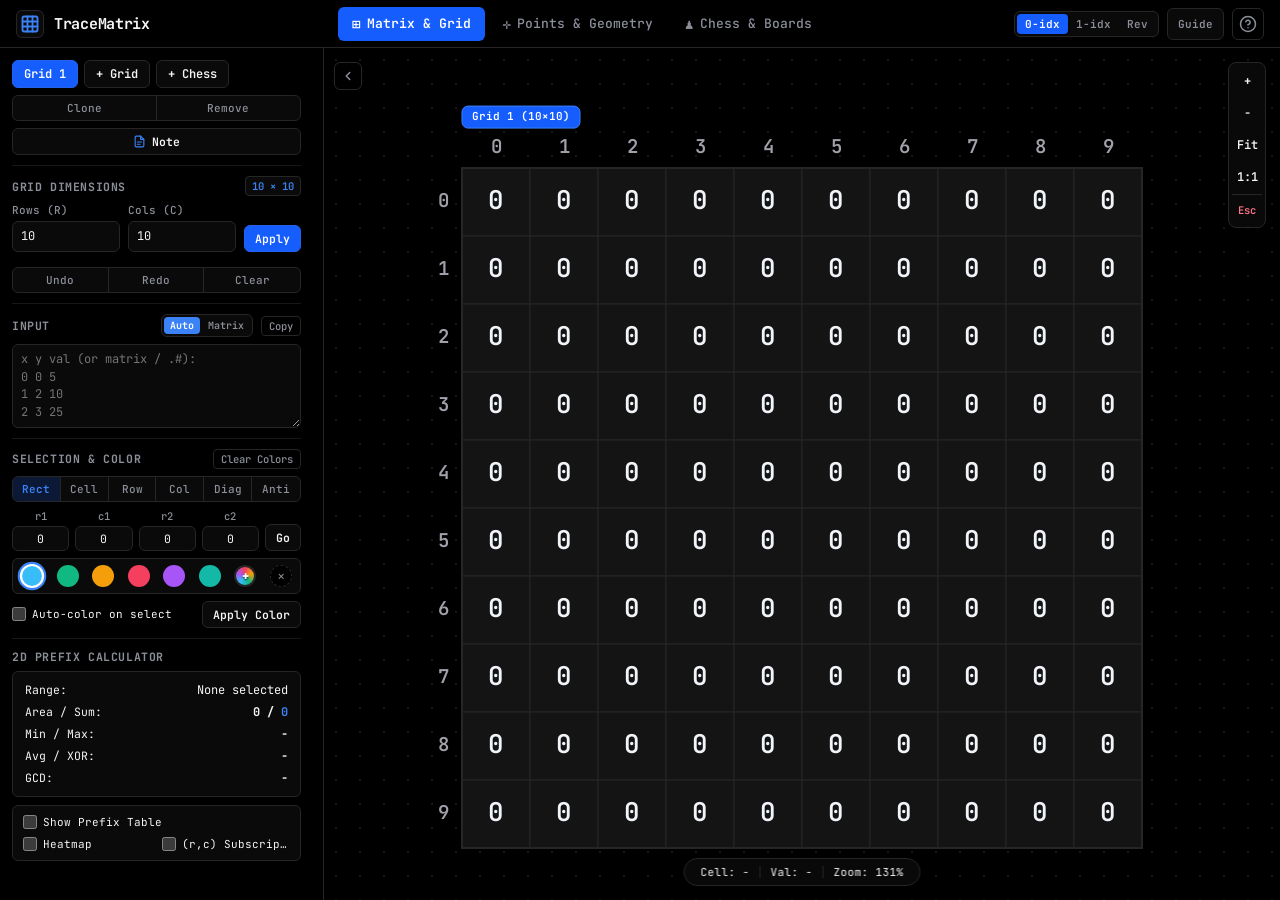
==== commit 29daaa23: "Add Chessboard Input textbox with two-way sync and center Points origin" ====
--- a/index.html
+++ b/index.html
@@ -534,6 +534,21 @@
               </div>
             </div>
 
+            <!-- Batch Chessboard / Matrix / Coordinate Input -->
+            <div class="sidebar-section" id="section-chess-input">
+              <div class="section-header">
+                <h3><label for="chess-batch-input">Input</label></h3>
+                <div class="header-tools-row">
+                  <div class="mini-pills-row" role="group" aria-label="Chessboard Input Mode">
+                    <button type="button" class="mini-pill active" data-chess-input-mode="auto" title="Auto-detect board string (.#NQRBKP), FEN, R C header, or coords (r c N / d5 N)">Auto</button>
+                    <button type="button" class="mini-pill" data-chess-input-mode="board" title="Display and parse full board grid (.#NQRBKP)">Board</button>
+                  </div>
+                  <button type="button" class="subtle-link-btn" id="btn-chess-copy-io" title="Copy R C &amp; Board input">Copy</button>
+                </div>
+              </div>
+              <textarea id="chess-batch-input" class="code-textarea" rows="4" placeholder="Board (.#NQRBKP), FEN, or r c N / d5 N:&#10;..#.....&#10;...N....&#10;0 3 N / d5 N"></textarea>
+            </div>
+
             <!-- Piece Selection & Mode -->
             <div class="sidebar-section">
               <div class="section-header">
